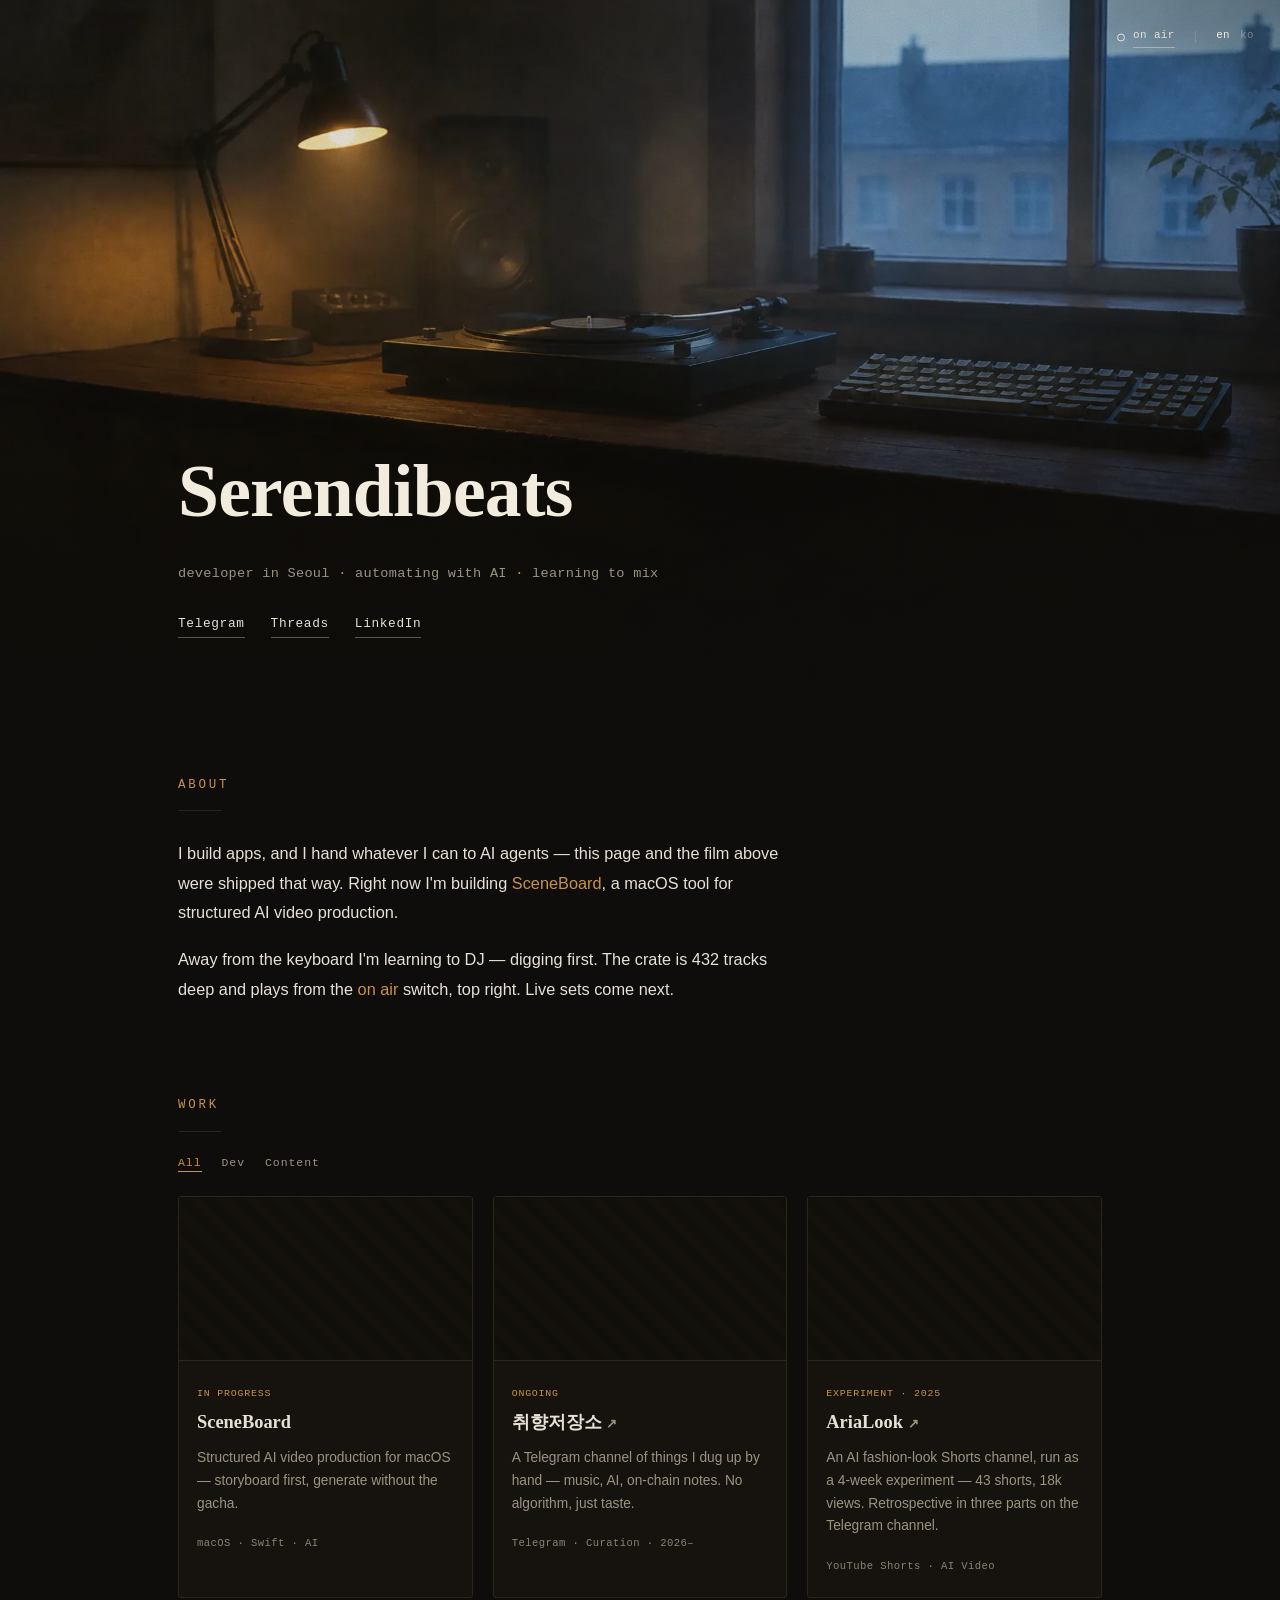
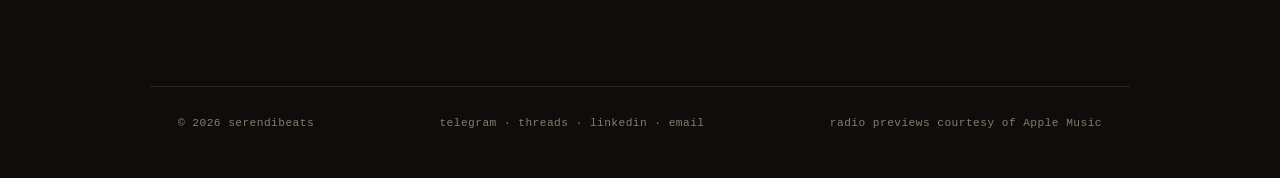
==== index.html @ 8e7e4b57 "Radio: start immediately, prewarm pool and first lookup Time-to-sound was gated on window load plus " ====
<!doctype html>
<html lang="en">
<head>
<meta charset="utf-8">
<meta name="viewport" content="width=device-width, initial-scale=1">
<title>Serendibeats</title>
<meta name="description" content="Developer in Seoul building apps and automating with AI — SceneBoard, a Telegram curation channel, AI video experiments. The crate radio is on air.">
<link rel="canonical" href="https://serendibeats.github.io/">
<link rel="icon" href="assets/favicon.svg" type="image/svg+xml">
<link rel="icon" href="assets/favicon-32.png" type="image/png" sizes="32x32">
<link rel="apple-touch-icon" href="assets/apple-touch-icon.png">
<meta name="theme-color" content="#0f0d0b">
<meta property="og:type" content="website">
<meta property="og:title" content="Serendibeats">
<meta property="og:description" content="Developer in Seoul — projects, channels, experiments.">
<meta property="og:url" content="https://serendibeats.github.io/">
<meta property="og:image" content="https://serendibeats.github.io/assets/img/og.jpg">
<meta name="twitter:card" content="summary_large_image">
<link rel="stylesheet" href="css/style.css?v=2">
</head>
<body>

<!-- 우상단 유틸리티 코너: 크레이트 라디오(JS가 켬) + 언어 스위치 -->
<div class="corner" id="corner">
  <div class="chip" id="chip" hidden>
    <div class="core">
      <button class="tgl" id="radio-tgl" aria-pressed="false" aria-label="on air — crate radio, random tracks from the crate">
        <span class="glyph" aria-hidden="true"></span>
        <span class="lab">on air</span>
      </button>
      <span class="live-info">
        <span class="tc" id="radio-tc">00:00</span>
        <span class="np" id="radio-np"></span>
        <span class="ctl">
          <button id="radio-skip" aria-label="Next track">→</button>
          <a id="radio-out" href="https://music.apple.com" target="_blank" rel="noopener" aria-label="Open current track in Apple Music">↗</a>
          <button id="radio-stop" aria-label="Stop radio">×</button>
        </span>
      </span>
    </div>
  </div>
  <span class="div" aria-hidden="true" hidden></span>
  <button class="langsw" id="langsw" aria-label="Switch language"><span class="cur">en</span><span class="alt">ko</span></button>
</div>
<span class="sr" aria-live="polite" id="radio-ann"></span>

<header class="hero">
  <div class="hero-stage">
    <img class="art" src="assets/img/hero.webp" alt="" fetchpriority="high" onerror="this.style.display='none'">
    <nav class="route" id="route" aria-label="Chapters">
      <button type="button">Intro</button>
      <button type="button">Music</button>
      <button type="button">Code</button>
      <button type="button">Say hi</button>
    </nav>
    <div class="inner">
      <div class="chapter on" data-at="0">
        <h1>Serendibeats</h1>
        <p class="sub" data-ko="서울의 개발자 <span class='dot'>·</span> AI로 이것저것 자동화 <span class='dot'>·</span> 믹싱 배우는 중">developer in Seoul <span class="dot">·</span> automating with AI <span class="dot">·</span> learning to mix</p>
        <nav class="links">
          <a href="https://t.me/by_serendibeats" target="_blank" rel="noopener">Telegram</a>
          <a href="https://www.threads.com/@serendibeats" target="_blank" rel="noopener">Threads</a>
          <a href="https://www.linkedin.com/in/yongsun-hong-b166b31b/" target="_blank" rel="noopener">LinkedIn</a>
        </nav>
      </div>
      <div class="chapter" data-at="0.22">
        <p class="kicker">Music</p>
        <p class="line" data-ko="크레이트엔 <em>432곡</em> — 128 BPM, 마이너 키, Black Book 위주. 라디오는 우상단 <em>on air</em>.">The crate runs <em>432 tracks</em> deep — 128 BPM, minor keys, Black Book heavy. <em>on air</em> is top right.</p>
      </div>
      <div class="chapter" data-at="0.5">
        <p class="kicker">Code</p>
        <p class="line" data-ko="AI와 함께 만듭니다 — 지금은 구조화 영상 제작 macOS 앱 <em>SceneBoard</em>.">Building with AI in the loop — right now, <em>SceneBoard</em>, structured video production for macOS.</p>
      </div>
      <div class="chapter" data-at="0.78">
        <p class="kicker">Say hi</p>
        <!-- 링크는 첫 챕터의 nav를 JS가 복제해 채움 — 원본 한 벌 유지 -->
      </div>
    </div>
    <p class="scroll-hint" aria-hidden="true">scroll</p>
  </div>
</header>

<section class="about">
  <h2>About</h2>
  <p data-ko="앱을 만들고, 맡길 수 있는 일은 AI 에이전트에게 맡겨봅니다 — 이 페이지와 위의 필름도 그렇게 만들었습니다. 지금은 구조화 AI 영상 제작 macOS 툴 <em>SceneBoard</em>를 만들고 있습니다.">I build apps, and I hand whatever I can to AI agents — this page and the film above were shipped that way. Right now I'm building <em>SceneBoard</em>, a macOS tool for structured AI video production.</p>
  <p data-ko="키보드 밖에서는 디제잉을 배우는 중입니다 — 우선은 디깅부터. 크레이트에 432곡이 쌓였고, 우상단 <em>on air</em>를 누르면 흘러나옵니다. 라이브셋은 그다음입니다.">Away from the keyboard I'm learning to DJ — digging first. The crate is 432 tracks deep and plays from the <em>on air</em> switch, top right. Live sets come next.</p>
</section>

<section class="work">
  <h2>Work</h2>
  <div class="filters" id="filters" hidden></div>
  <div class="grid" id="grid">
    <noscript><p style="font-family:monospace;font-size:0.8rem;">Enable JavaScript to see the project list. (프로젝트 목록은 JavaScript가 필요합니다)</p></noscript>
  </div>
</section>

<footer>
  <span>© 2026 serendibeats</span>
  <span>
    <a href="https://t.me/by_serendibeats" target="_blank" rel="noopener">telegram</a> ·
    <a href="https://www.threads.com/@serendibeats" target="_blank" rel="noopener">threads</a> ·
    <a href="https://www.linkedin.com/in/yongsun-hong-b166b31b/" target="_blank" rel="noopener">linkedin</a> ·
    <a href="mailto:serendibeats@gmail.com">email</a>
  </span>
  <span><a href="https://music.apple.com" target="_blank" rel="noopener">radio previews courtesy of Apple Music</a></span>
</footer>

<script src="js/main.js"></script>
<script src="js/scrub.js"></script>
<script src="js/radio.js?v=5"></script>
</body>
</html>
---- css/style.css ----
:root {
  color-scheme: dark;
  --bg: #0f0d0b;
  --bg-raise: #16130f;
  --text: #e7e0d4;
  --text-dim: #9c937f;
  --accent: #c9924a; /* 히어로 사진에서 추출한 앰버 — 정체성·활성 상태 */
  --accent-cool: #8fa8c0; /* 필름의 새벽 창 블루(#567ca2)를 대비 기준으로 밝힘 — 호버 상태 */
  --line: #2a251d;
  --serif: Georgia, "Times New Roman", "Noto Serif KR", serif;
  --sans: -apple-system, "Pretendard", "Apple SD Gothic Neo", "Malgun Gothic", "Noto Sans KR", "Helvetica Neue", sans-serif;
  --mono: ui-monospace, "SF Mono", Menlo, monospace;
}
* { box-sizing: border-box; }
body {
  margin: 0; background: var(--bg); color: var(--text);
  font-family: var(--sans); line-height: 1.8; font-size: 16px;
  -webkit-font-smoothing: antialiased;
}
a { color: inherit; text-decoration: none; }
::selection { background: rgba(201, 146, 74, 0.35); }
:focus-visible { outline: 1px solid var(--accent); outline-offset: 3px; }

/* ── Hero ── */
.hero { position: relative; }
.hero-stage {
  position: relative; min-height: 78vh; min-height: 78svh; overflow: hidden;
  display: flex; flex-direction: column; justify-content: flex-end;
  background: /* 사진 로드 전/실패 시 대체 배경 */
    radial-gradient(ellipse 55% 45% at 22% 28%, rgba(214, 164, 96, 0.2), transparent 60%),
    radial-gradient(ellipse 70% 60% at 85% 90%, rgba(70, 90, 110, 0.22), transparent 65%),
    linear-gradient(115deg, #17140f 0%, #101216 55%, #0b0d11 100%);
}
/* 스크럽 모드(JS가 켬): 히어로가 스크롤 트랙이 되고 스테이지는 화면에 고정 */
.scrub-on .hero { height: 380vh; }
/* 모바일은 플릭 스크롤 특성상 트랙을 짧게 (기법의 의도된 저하) */
@media (hover: none) and (pointer: coarse), (max-width: 860px) {
  .scrub-on .hero { height: 260vh; }
}
.scrub-on .hero-stage {
  position: sticky; top: 0;
  min-height: 0; height: 100vh; height: 100svh;
}
.scrub-video {
  position: absolute; inset: 0; width: 100%; height: 100%;
  object-fit: cover; object-position: center 38%; z-index: 0;
  opacity: 0; transition: opacity 0.35s ease;
}
.hero-stage[data-video-painted="true"] .scrub-video { opacity: 1; }
/* 챕터 내비 + 진행 레일 (스크럽 모드에서만) */
.route {
  position: absolute; right: 26px; top: 50%; transform: translateY(-50%); z-index: 4;
  display: none; flex-direction: column; gap: 16px; align-items: flex-end;
}
.scrub-on .route { display: flex; }
.route::before { /* 진행 트랙 */
  content: ""; position: absolute; right: -13px; top: -2px; bottom: -2px; width: 1px;
  background: rgba(231, 224, 212, 0.18);
}
.route::after { /* 진행 채움 — 스크럽 진행도를 따라감 */
  content: ""; position: absolute; right: -13px; top: -2px; width: 1px; height: calc(100% + 4px);
  background: var(--accent);
  transform: scaleY(var(--scrub-progress, 0)); transform-origin: top;
}
.route button {
  background: none; border: none; cursor: pointer; padding: 2px 0;
  font-family: var(--mono); font-size: 0.58rem; letter-spacing: 0.18em; text-transform: uppercase;
  color: var(--text-dim); opacity: 0.75;
}
.route button:hover { color: var(--accent-cool); opacity: 1; }
.route button[aria-current="step"] { color: var(--accent); opacity: 1; }

.scroll-hint {
  position: absolute; left: 50%; transform: translateX(-50%); bottom: 14px; z-index: 3;
  margin: 0; font-family: var(--mono); font-size: 0.58rem; letter-spacing: 0.32em;
  text-transform: uppercase; color: var(--text-dim); opacity: 0;
}
.scrub-on .scroll-hint { opacity: calc(1 - var(--scrub-progress, 0) * 5); }
.hero img.art {
  position: absolute; inset: 0; width: 100%; height: 100%;
  object-fit: cover; object-position: center 38%; z-index: 0;
}
.hero-stage::before { /* 하단 스크림 — 타이틀 가독성 */
  content: ""; position: absolute; inset: 0; z-index: 1;
  background: linear-gradient(180deg, rgba(15, 13, 11, 0.18) 0%, rgba(15, 13, 11, 0) 35%, rgba(15, 13, 11, 0.82) 82%, var(--bg) 100%);
}
.hero-stage::after { /* 필름 그레인 */
  content: ""; position: absolute; inset: 0; z-index: 2; pointer-events: none; opacity: 0.4;
  background-image: url("data:image/svg+xml;utf8,<svg xmlns='http://www.w3.org/2000/svg' width='140' height='140'><filter id='n'><feTurbulence type='fractalNoise' baseFrequency='0.85' numOctaves='2'/><feColorMatrix type='matrix' values='0 0 0 0 0 0 0 0 0 0 0 0 0 0 0 0 0 0 0.28 0'/></filter><rect width='140' height='140' filter='url(%23n)'/></svg>");
}
.hero .inner {
  position: relative; z-index: 3; width: 100%; max-width: 980px; margin: 0 auto; padding: 0 28px 64px;
  display: grid; align-items: end; /* 챕터들을 같은 셀에 겹쳐 하단 정렬 */
}
.chapter {
  grid-area: 1 / 1; opacity: 0; visibility: hidden;
  transition: opacity 0.3s ease, visibility 0s linear 0.3s; /* 텍스트 겹침 구간 최소화 */
}
.chapter.on {
  opacity: 1; visibility: visible;
  transition: opacity 0.3s ease, visibility 0s;
}
.kicker {
  font-family: var(--mono); font-size: 0.68rem; letter-spacing: 0.22em;
  text-transform: uppercase; color: var(--accent); margin: 0 0 12px;
}
.line {
  font-family: var(--serif); font-size: clamp(1.3rem, 3vw, 1.9rem); line-height: 1.55;
  color: #f2ecdf; max-width: 560px; margin: 0;
}
.line em { font-style: normal; color: var(--accent); }
.hero h1 {
  font-family: var(--serif); font-weight: 600; font-size: clamp(2.6rem, 7vw, 4.6rem);
  letter-spacing: -0.01em; margin: 0 0 4px; color: #f2ecdf;
}
.hero .sub { font-family: var(--mono); font-size: 0.85rem; color: var(--text-dim); margin: 0 0 26px; letter-spacing: 0.02em; }
.hero .sub .dot { color: var(--accent); }
.links { display: flex; gap: 26px; flex-wrap: wrap; }
.links a {
  font-family: var(--mono); font-size: 0.8rem; letter-spacing: 0.05em;
  border-bottom: 1px solid rgba(231, 224, 212, 0.35); padding-bottom: 2px;
}
.links a:hover { color: var(--accent-cool); border-color: var(--accent-cool); }
/* ── 우상단 유틸리티 코너: 크레이트 라디오 + 언어 스위치 ──
   단일 베이스라인의 lowercase mono 한 줄. 구분은 간격, hairline은 하나만.
   필름 위 가독성: 이중 text-shadow + 재생 중에만 나타나는 borderless 스크림. */
.sr { position: absolute; width: 1px; height: 1px; clip-path: inset(50%); overflow: hidden; }
.corner {
  position: fixed; top: 22px; right: 26px; z-index: 40;
  display: flex; align-items: baseline; justify-content: flex-end;
  gap: 20px; flex-wrap: wrap; max-width: calc(100vw - 52px);
  font-family: var(--mono); font-size: 0.68rem; letter-spacing: 0.04em;
  text-shadow: 0 1px 2px rgba(0, 0, 0, 0.7), 0 0 14px rgba(0, 0, 0, 0.5);
}
.corner::before { /* 코너 스크림 — 평상시 은은하게(밝은 창 위 가독성), 재생 중 진해짐 */
  content: ""; position: absolute; inset: -22px -26px -34px -80px; z-index: -1;
  background: radial-gradient(ellipse at top right,
    rgba(10, 8, 6, 0.55), rgba(10, 8, 6, 0.34) 45%, rgba(10, 8, 6, 0.12) 65%, transparent 80%);
  opacity: 0.55; transition: opacity 0.3s ease-out; pointer-events: none;
}
.corner.live::before { opacity: 1; }
.corner .div { align-self: center; width: 1px; height: 12px; background: rgba(231, 224, 212, 0.15); order: 2; }
.langsw {
  background: none; border: none; cursor: pointer; padding: 4px 0; order: 3;
  font: inherit; letter-spacing: inherit; color: #cfc8ba; display: inline-flex; gap: 10px;
}
.langsw .cur { color: #f2ecdf; }
.langsw .alt { opacity: 0.5; transition: opacity 0.2s ease-out; }
.langsw:hover .alt { opacity: 1; transition-duration: 0.1s; }
.langsw:active { opacity: 0.6; }

/* 라디오 칩 */
.chip { order: 1; min-width: 0; }
.chip .core { display: flex; align-items: baseline; gap: 11px; padding: 4px 0; }
.chip .tgl {
  background: none; border: none; cursor: pointer; padding: 0;
  display: inline-flex; align-items: baseline; gap: 8px;
  font: inherit; letter-spacing: inherit; color: var(--text); white-space: nowrap; /* off 상태 가독 — 밝은 창 위에서도 */
}
.chip .tgl .lab { border-bottom: 1px solid rgba(231, 224, 212, 0.45); padding-bottom: 1px; transition: color 0.2s ease-out, border-color 0.2s ease-out; }
.chip .tgl:hover { color: var(--accent-cool); }
.chip .tgl:hover .lab { border-color: var(--accent-cool); transition-duration: 0.1s; }
.chip .tgl:active { opacity: 0.6; }
.chip.playing .tgl { color: var(--accent); }
.chip.playing .tgl .lab { border-color: transparent; }
.chip .glyph { /* 대기 ○ / 재생 ●(breathe) */
  width: 8px; height: 8px; border: 1px solid currentColor; border-radius: 50%;
  flex: none; align-self: center; transform: translateY(0.5px);
  transition: background-color 0.2s ease-out;
}
.chip.playing .glyph {
  background: currentColor;
  animation: radio-pop 0.2s ease-out, radio-breathe 1.8s ease-in-out 0.2s infinite;
}
@keyframes radio-pop { from { transform: translateY(0.5px) scale(0.8); } }
@keyframes radio-breathe { 0%, 100% { opacity: 1; } 50% { opacity: 0.45; } }
.chip .live-info { display: none; align-items: baseline; gap: 11px; min-width: 0; }
.chip.playing .live-info { display: flex; animation: radio-fadeslide 0.2s ease-out; }
@keyframes radio-fadeslide { from { opacity: 0; transform: translateX(4px); } }
.chip .tc { color: var(--accent); font-variant-numeric: tabular-nums; flex: none; } /* 프로그레스 바 대신 타임코드 */
.chip .np {
  min-width: 0; max-width: min(38vw, 300px);
  color: var(--text-dim); white-space: nowrap; overflow: hidden; text-overflow: ellipsis;
}
.chip .np b { color: var(--text); font-weight: 500; }
.chip .np .in { display: inline-block; }
/* 잘린 캡션은 자동으로 왼쪽으로 흘렀다 돌아온다 — 양끝에서 잠깐 정지, 속도는 JS가 길이 비례로 */
.chip .np.trunc { text-overflow: clip; }
.chip .np.trunc .in { animation: radio-slide var(--mdur, 9s) linear 1.2s infinite; }
@keyframes radio-slide {
  0%, 14% { transform: translateX(0); }
  46%, 62% { transform: translateX(var(--shift, 0px)); }
  94%, 100% { transform: translateX(0); }
}
.chip .ctl { display: flex; align-items: baseline; gap: 2px; opacity: 0; transition: opacity 0.2s ease-out; }
.chip.playing:hover .ctl, .chip.playing:focus-within .ctl { opacity: 1; transition-duration: 0.1s; }
@media (hover: none) { .chip.playing .ctl { opacity: 1; } }
.chip .ctl button, .chip .ctl a {
  background: none; border: none; cursor: pointer; color: var(--text-dim);
  font: inherit; padding: 2px 6px;
}
.chip .ctl button:hover, .chip .ctl a:hover { color: var(--accent-cool); }
.chip .ctl button:active { opacity: 0.6; }
@media (prefers-reduced-motion: reduce) {
  .chip.playing .glyph { animation: none; }
  .chip .np.trunc .in { animation: none; }
  .chip .np.trunc { text-overflow: ellipsis; } /* 모션 없이 말줄임으로 복귀 */
  .chip.playing .live-info { animation: none; }
}

/* ── 공통 섹션 ── */
section { max-width: 980px; margin: 0 auto; padding: 72px 28px 0; }
section h2 {
  font-family: var(--mono); font-size: 0.78rem; font-weight: 500; letter-spacing: 0.22em;
  text-transform: uppercase; color: var(--accent); margin: 0 0 28px;
}
section h2::after { content: ""; display: block; width: 44px; border-top: 1px solid var(--line); margin-top: 14px; }

/* ── About ── */
.about p { max-width: 620px; margin: 0 0 1.1em; font-size: 1.02rem; }
.about p em { font-style: normal; color: var(--accent); }

/* ── Work ── */
.filters { display: flex; gap: 20px; margin: -6px 0 24px; }
.filters[hidden] { display: none; } /* display:flex가 UA의 [hidden] 규칙을 이기므로 명시 필요 */
.filters button {
  background: none; border: none; cursor: pointer; padding: 2px 0;
  font-family: var(--mono); font-size: 0.72rem; letter-spacing: 0.08em;
  color: var(--text-dim); border-bottom: 1px solid transparent;
}
.filters button.on { color: var(--accent); border-color: var(--accent); }
.filters button:hover { color: var(--accent-cool); }
.grid { display: grid; grid-template-columns: repeat(auto-fill, minmax(260px, 1fr)); gap: 20px; }
.proj { border: 1px solid var(--line); border-radius: 3px; background: var(--bg-raise); display: flex; flex-direction: column; }
.proj .thumb { aspect-ratio: 16/9; background: #131610; border-bottom: 1px solid var(--line); overflow: hidden; }
.proj .thumb img { width: 100%; height: 100%; object-fit: cover; display: block; }
.proj .thumb.ph { background: repeating-linear-gradient(45deg, #14110d 0 10px, #110f09 10px 20px); }
.proj .body { padding: 16px 18px 18px; }
.proj h3 { margin: 0 0 2px; font-family: var(--serif); font-size: 1.15rem; font-weight: 600; }
.proj h3 a:hover { color: var(--accent-cool); }
.proj h3 .ext { font-family: var(--mono); font-size: 0.7em; color: var(--text-dim); }
.proj .status { font-family: var(--mono); font-size: 0.62rem; color: var(--accent); letter-spacing: 0.08em; }
.proj p { margin: 8px 0 12px; font-size: 0.86rem; color: var(--text-dim); line-height: 1.65; }
.meta { font-family: var(--mono); font-size: 0.66rem; color: #8a8272; letter-spacing: 0.04em; } /* 4.86:1 (AA) */
.load-error { font-family: var(--mono); font-size: 0.8rem; color: var(--text-dim); }

/* ── Footer ── */
footer {
  max-width: 980px; margin: 88px auto 0; padding: 26px 28px 44px;
  border-top: 1px solid var(--line);
  font-family: var(--mono); font-size: 0.7rem; color: #857d68; letter-spacing: 0.04em; /* 4.74:1 (AA) */
  display: flex; justify-content: space-between; flex-wrap: wrap; gap: 10px;
}
footer a { color: #857d68; }
footer a:hover { color: var(--accent-cool); }
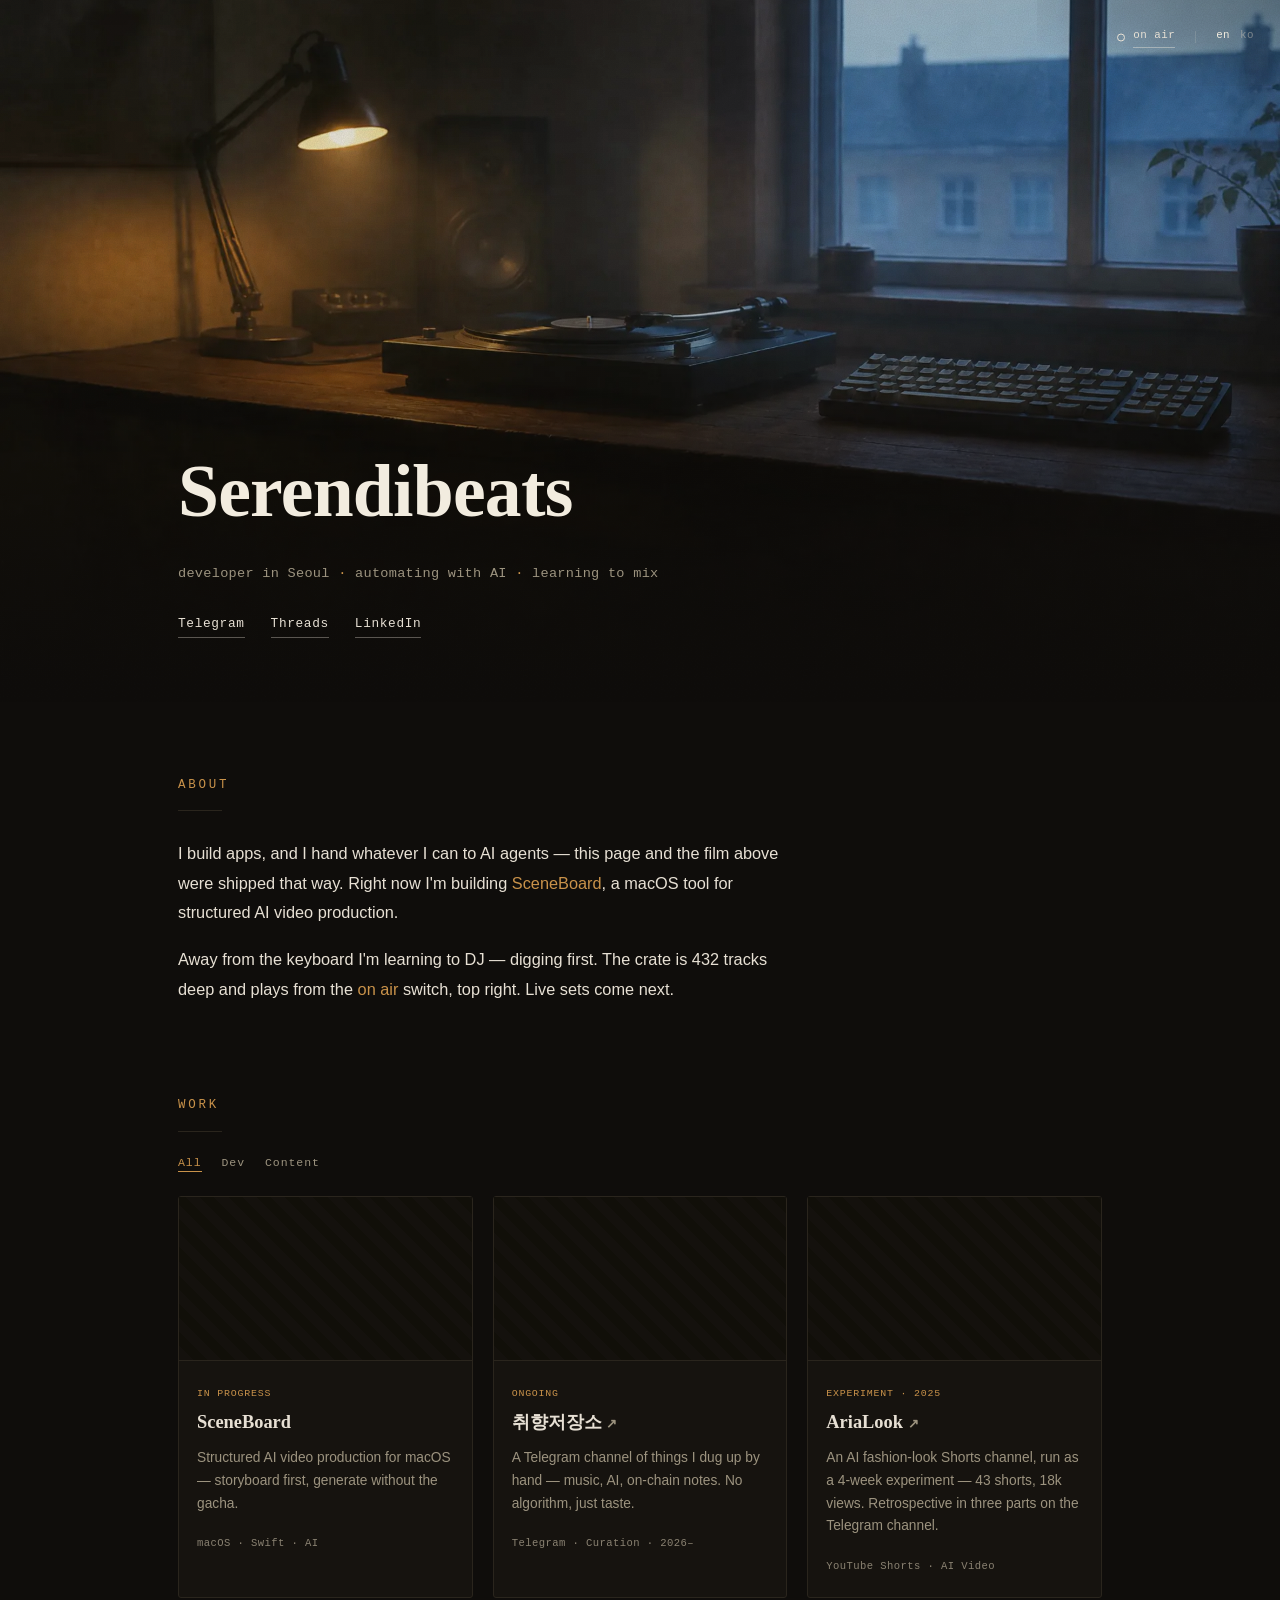
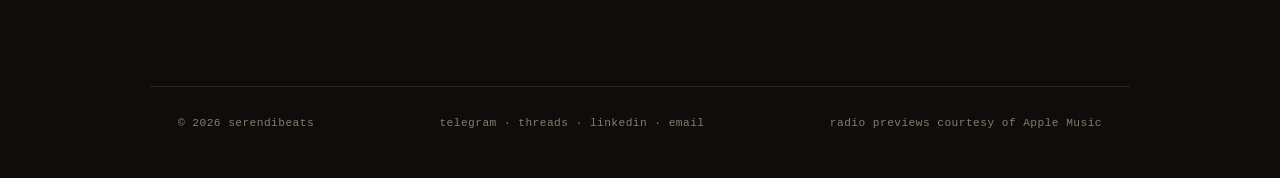
==== commit 46922907: "Radio: muted broadcast for first-time visitors, first tap unmutes Sound autoplay is policy-blocked f" ====
--- a/index.html
+++ b/index.html
@@ -16,7 +16,7 @@
 <meta property="og:url" content="https://serendibeats.github.io/">
 <meta property="og:image" content="https://serendibeats.github.io/assets/img/og.jpg">
 <meta name="twitter:card" content="summary_large_image">
-<link rel="stylesheet" href="css/style.css?v=2">
+<link rel="stylesheet" href="css/style.css?v=3">
 </head>
 <body>
 
@@ -29,6 +29,7 @@
         <span class="lab">on air</span>
       </button>
       <span class="live-info">
+        <span class="mu" aria-hidden="true">muted — tap for sound</span>
         <span class="tc" id="radio-tc">00:00</span>
         <span class="np" id="radio-np"></span>
         <span class="ctl">
@@ -107,6 +108,6 @@
 
 <script src="js/main.js"></script>
 <script src="js/scrub.js"></script>
-<script src="js/radio.js?v=5"></script>
+<script src="js/radio.js?v=6"></script>
 </body>
 </html>
--- a/css/style.css
+++ b/css/style.css
@@ -178,6 +178,11 @@
 .chip.playing .live-info { display: flex; animation: radio-fadeslide 0.2s ease-out; }
 @keyframes radio-fadeslide { from { opacity: 0; transform: translateX(4px); } }
 .chip .tc { color: var(--accent); font-variant-numeric: tabular-nums; flex: none; } /* 프로그레스 바 대신 타임코드 */
+/* 음소거 방송 상태: 타임코드 대신 안내, 글리프는 정지 */
+.chip .mu { display: none; color: var(--text-dim); flex: none; }
+.chip.muted .mu { display: inline; }
+.chip.muted .tc { display: none; }
+.chip.muted .glyph { animation: none; opacity: 0.6; }
 .chip .np {
   min-width: 0; max-width: min(38vw, 300px);
   color: var(--text-dim); white-space: nowrap; overflow: hidden; text-overflow: ellipsis;
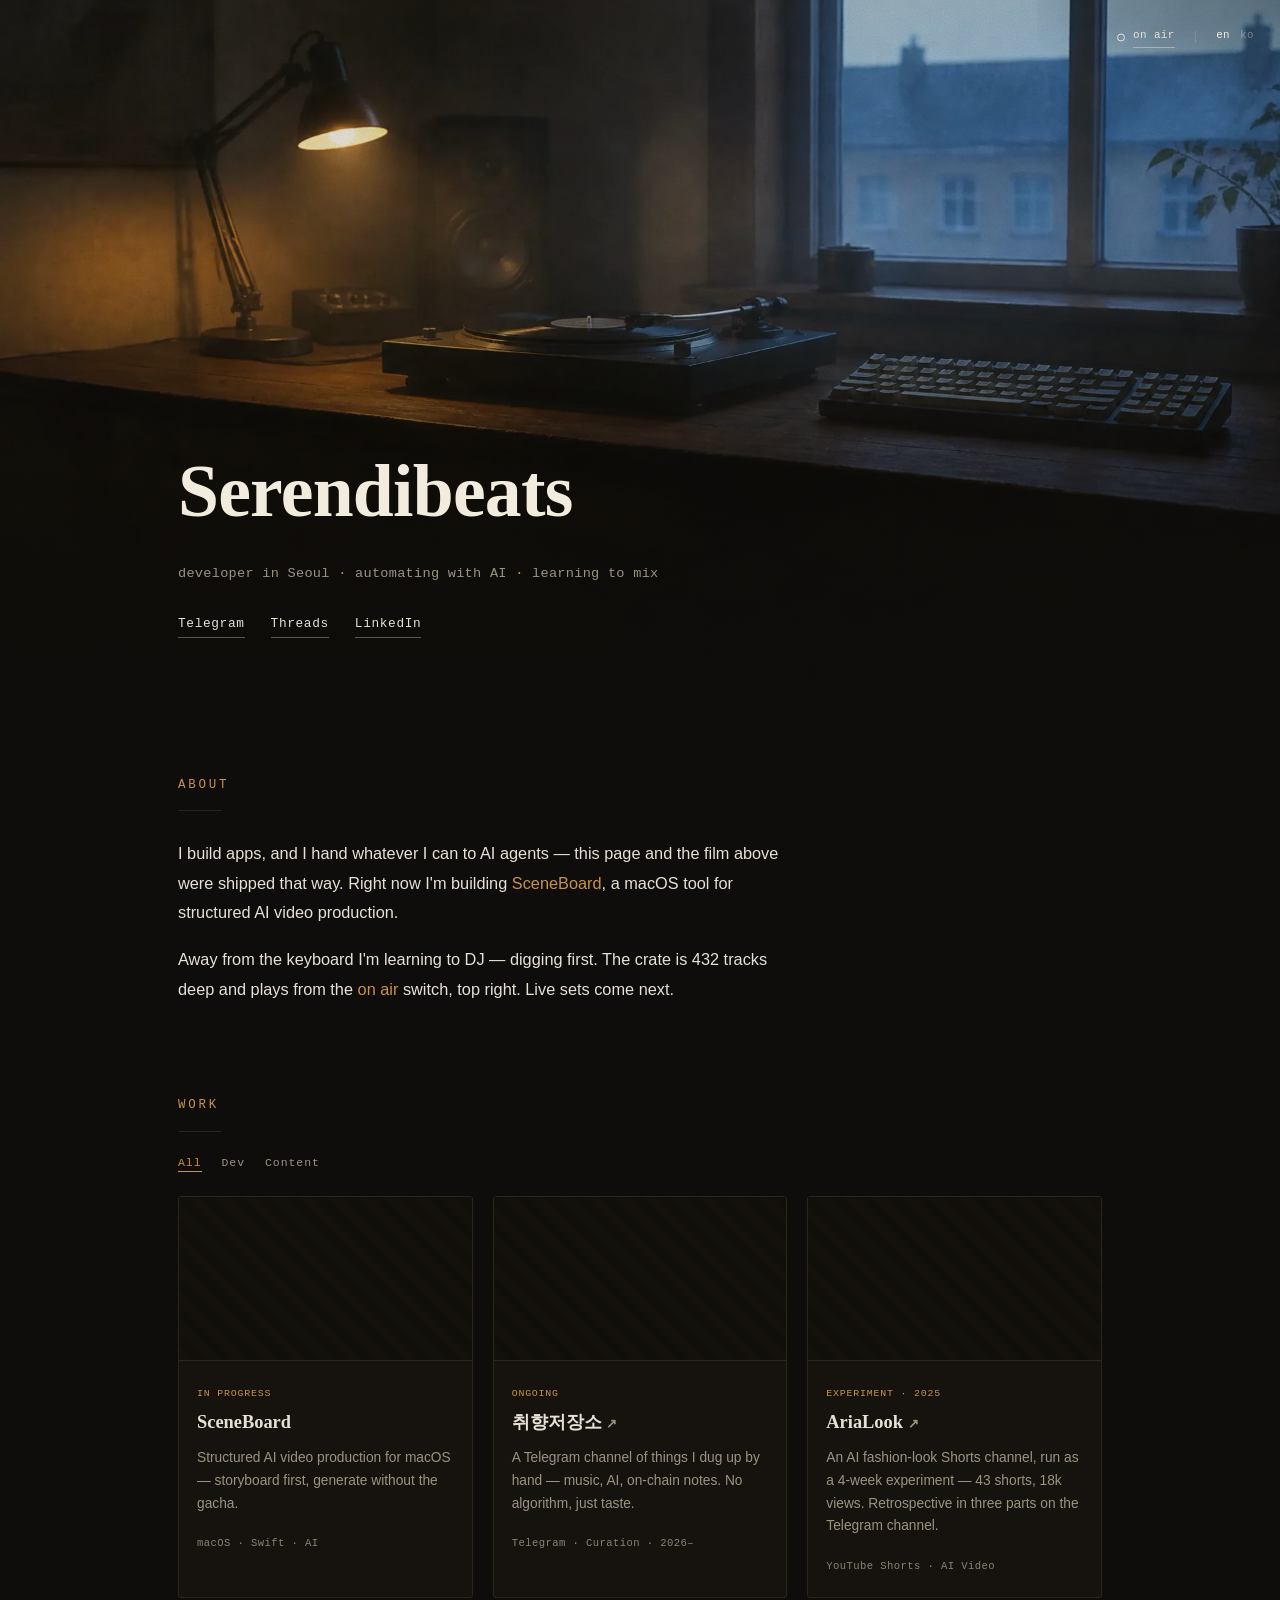
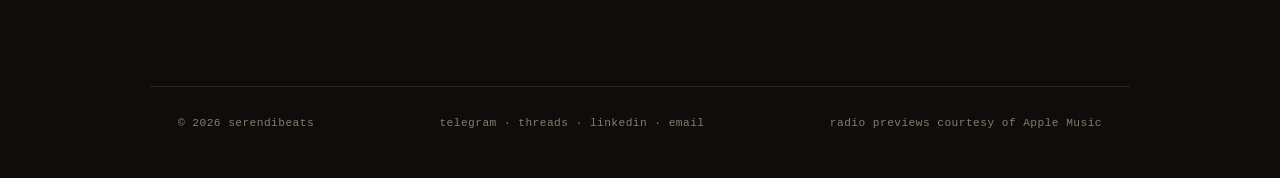
==== commit 7d2bc5f1: "Radio: remember opt-out per session, not forever Stopping the radio wrote a permanent localStorage f" ====
--- a/index.html
+++ b/index.html
@@ -108,6 +108,6 @@
 
 <script src="js/main.js"></script>
 <script src="js/scrub.js"></script>
-<script src="js/radio.js?v=6"></script>
+<script src="js/radio.js?v=7"></script>
 </body>
 </html>
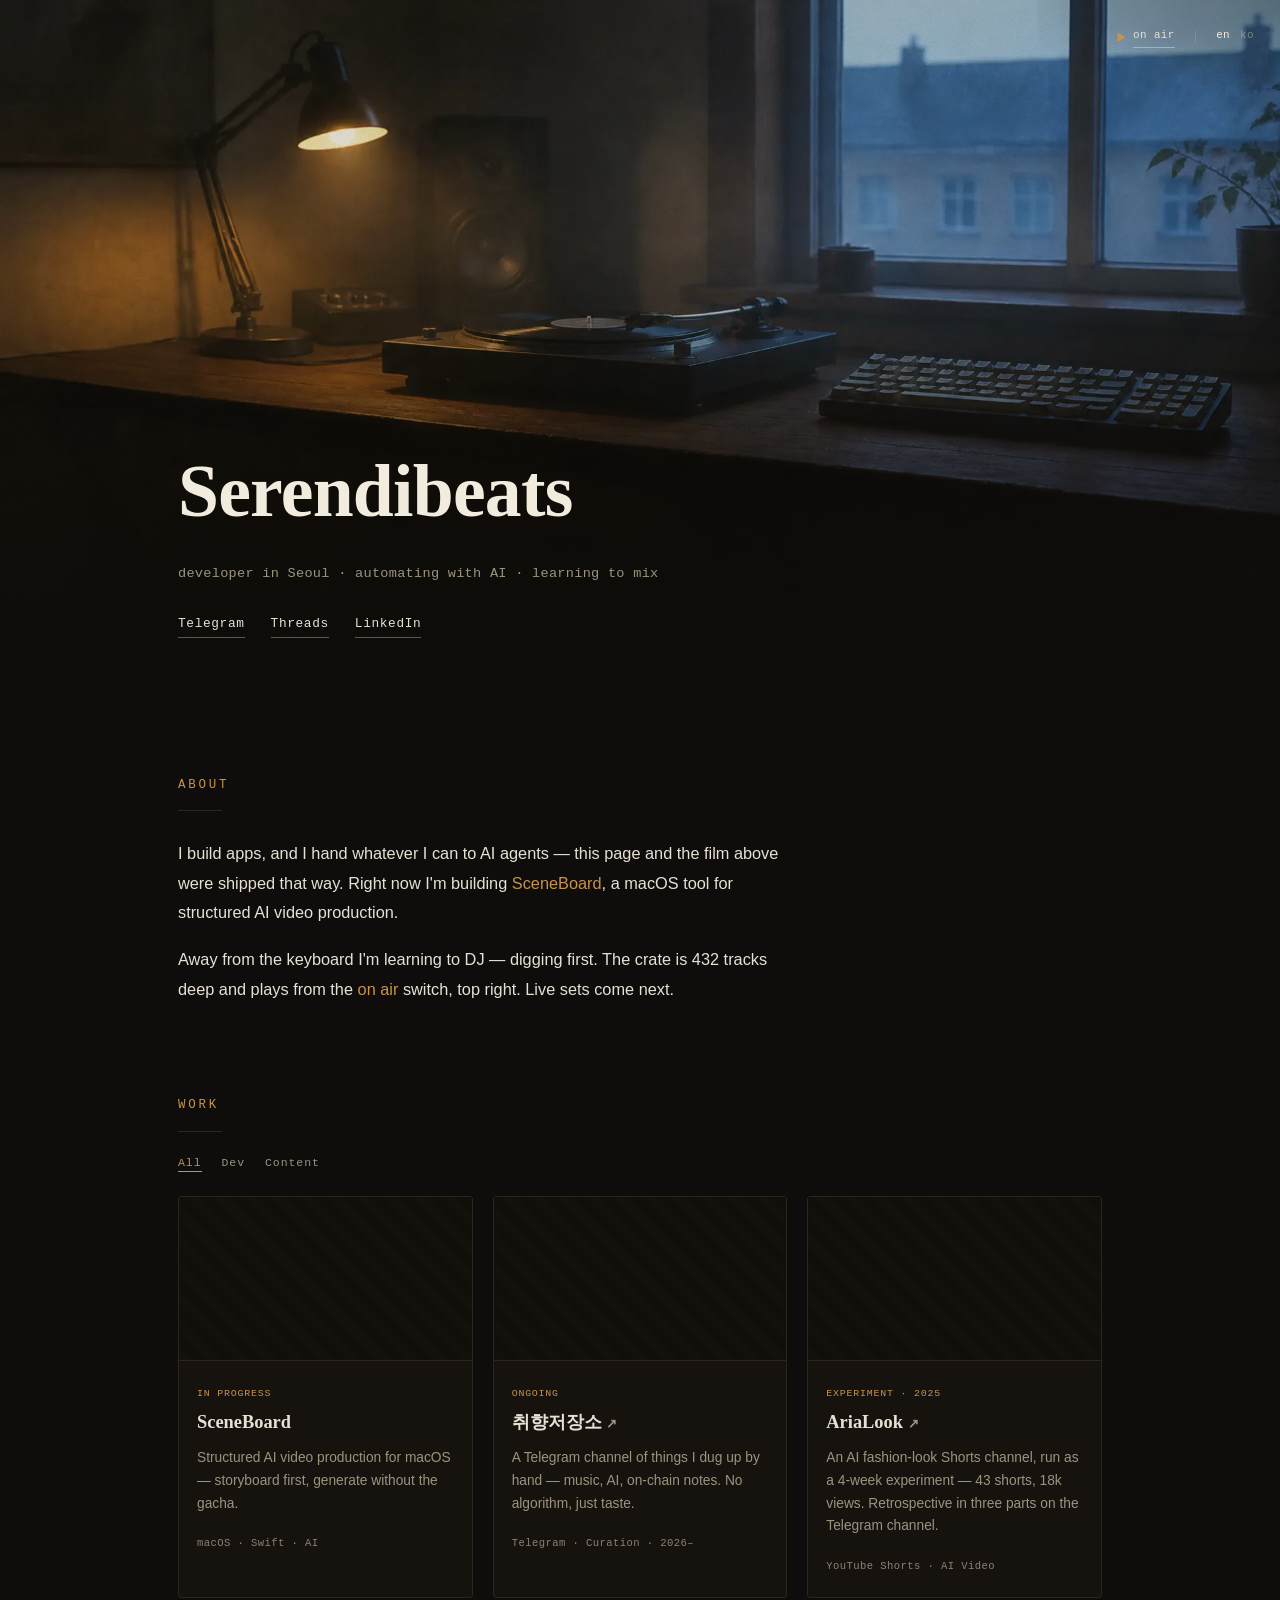
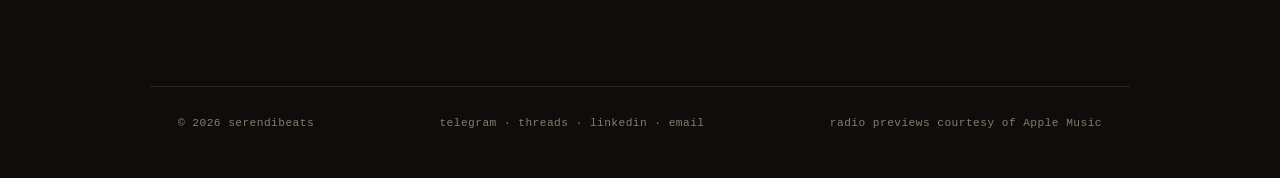
==== commit 6e3a4ecc: "Radio: play-glyph, one-time sound hint, humbler Music copy, drop timecode - Off-state glyph is now a" ====
--- a/index.html
+++ b/index.html
@@ -16,12 +16,13 @@
 <meta property="og:url" content="https://serendibeats.github.io/">
 <meta property="og:image" content="https://serendibeats.github.io/assets/img/og.jpg">
 <meta name="twitter:card" content="summary_large_image">
-<link rel="stylesheet" href="css/style.css?v=3">
+<link rel="stylesheet" href="css/style.css?v=4">
 </head>
 <body>
 
 <!-- 우상단 유틸리티 코너: 크레이트 라디오(JS가 켬) + 언어 스위치 -->
 <div class="corner" id="corner">
+  <span class="hint" id="radio-hint" aria-hidden="true" hidden>sound on — <span class="tap">tap</span><span class="clk">click</span> anywhere</span>
   <div class="chip" id="chip" hidden>
     <div class="core">
       <button class="tgl" id="radio-tgl" aria-pressed="false" aria-label="on air — crate radio, random tracks from the crate">
@@ -29,8 +30,7 @@
         <span class="lab">on air</span>
       </button>
       <span class="live-info">
-        <span class="mu" aria-hidden="true">muted — tap for sound</span>
-        <span class="tc" id="radio-tc">00:00</span>
+        <span class="mu" aria-hidden="true">muted — <span class="tap">tap</span><span class="clk">click</span> for sound</span>
         <span class="np" id="radio-np"></span>
         <span class="ctl">
           <button id="radio-skip" aria-label="Next track">→</button>
@@ -66,7 +66,7 @@
       </div>
       <div class="chapter" data-at="0.22">
         <p class="kicker">Music</p>
-        <p class="line" data-ko="크레이트엔 <em>432곡</em> — 128 BPM, 마이너 키, Black Book 위주. 라디오는 우상단 <em>on air</em>.">The crate runs <em>432 tracks</em> deep — 128 BPM, minor keys, Black Book heavy. <em>on air</em> is top right.</p>
+        <p class="line" data-ko="디제잉 배우는 중 — 지금은 디깅부터. 크레이트는 우상단 <em>on air</em>에서 흐릅니다.">Learning to DJ — for now, digging. The crate plays top right, <em>on air</em>.</p>
       </div>
       <div class="chapter" data-at="0.5">
         <p class="kicker">Code</p>
@@ -108,6 +108,6 @@
 
 <script src="js/main.js"></script>
 <script src="js/scrub.js"></script>
-<script src="js/radio.js?v=7"></script>
+<script src="js/radio.js?v=8"></script>
 </body>
 </html>
--- a/css/style.css
+++ b/css/style.css
@@ -163,12 +163,13 @@
 .chip .tgl:active { opacity: 0.6; }
 .chip.playing .tgl { color: var(--accent); }
 .chip.playing .tgl .lab { border-color: transparent; }
-.chip .glyph { /* 대기 ○ / 재생 ●(breathe) */
-  width: 8px; height: 8px; border: 1px solid currentColor; border-radius: 50%;
-  flex: none; align-self: center; transform: translateY(0.5px);
-  transition: background-color 0.2s ease-out;
+.chip .glyph { /* 대기 ▶(컨트롤) / 재생 ●(breathe) — 상태등이 아니라 눌리는 것임을 글리프로 */
+  width: 8px; height: 10px; flex: none; align-self: center; transform: translateY(0.5px);
+  background: var(--accent);
+  clip-path: polygon(0 0, 100% 50%, 0 100%);
 }
 .chip.playing .glyph {
+  width: 8px; height: 8px; clip-path: none; border-radius: 50%;
   background: currentColor;
   animation: radio-pop 0.2s ease-out, radio-breathe 1.8s ease-in-out 0.2s infinite;
 }
@@ -177,12 +178,26 @@
 .chip .live-info { display: none; align-items: baseline; gap: 11px; min-width: 0; }
 .chip.playing .live-info { display: flex; animation: radio-fadeslide 0.2s ease-out; }
 @keyframes radio-fadeslide { from { opacity: 0; transform: translateX(4px); } }
-.chip .tc { color: var(--accent); font-variant-numeric: tabular-nums; flex: none; } /* 프로그레스 바 대신 타임코드 */
-/* 음소거 방송 상태: 타임코드 대신 안내, 글리프는 정지 */
+/* 음소거 방송 상태: 안내 문구, 글리프는 정지 */
 .chip .mu { display: none; color: var(--text-dim); flex: none; }
 .chip.muted .mu { display: inline; }
-.chip.muted .tc { display: none; }
 .chip.muted .glyph { animation: none; opacity: 0.6; }
+/* tap/click — 입력 장치에 맞는 동사 (터치 기본, 정밀 포인터면 click) */
+.corner .clk { display: none; }
+@media (hover: hover) and (pointer: fine) {
+  .corner .tap { display: none; }
+  .corner .clk { display: inline; }
+}
+/* 1회성 사운드 힌트 — 칩 왼쪽, 타자기 리빌, 첫 터치에 소멸 (JS가 1.5초 뒤 공개) */
+.corner .hint {
+  order: 0; color: var(--text-dim); white-space: nowrap; overflow: hidden;
+  max-width: 0;
+  animation: radio-type 1.3s steps(26, end) 0.2s forwards;
+}
+@keyframes radio-type { to { max-width: 32ch; } }
+@media (prefers-reduced-motion: reduce) {
+  .corner .hint { animation: none; max-width: none; }
+}
 .chip .np {
   min-width: 0; max-width: min(38vw, 300px);
   color: var(--text-dim); white-space: nowrap; overflow: hidden; text-overflow: ellipsis;
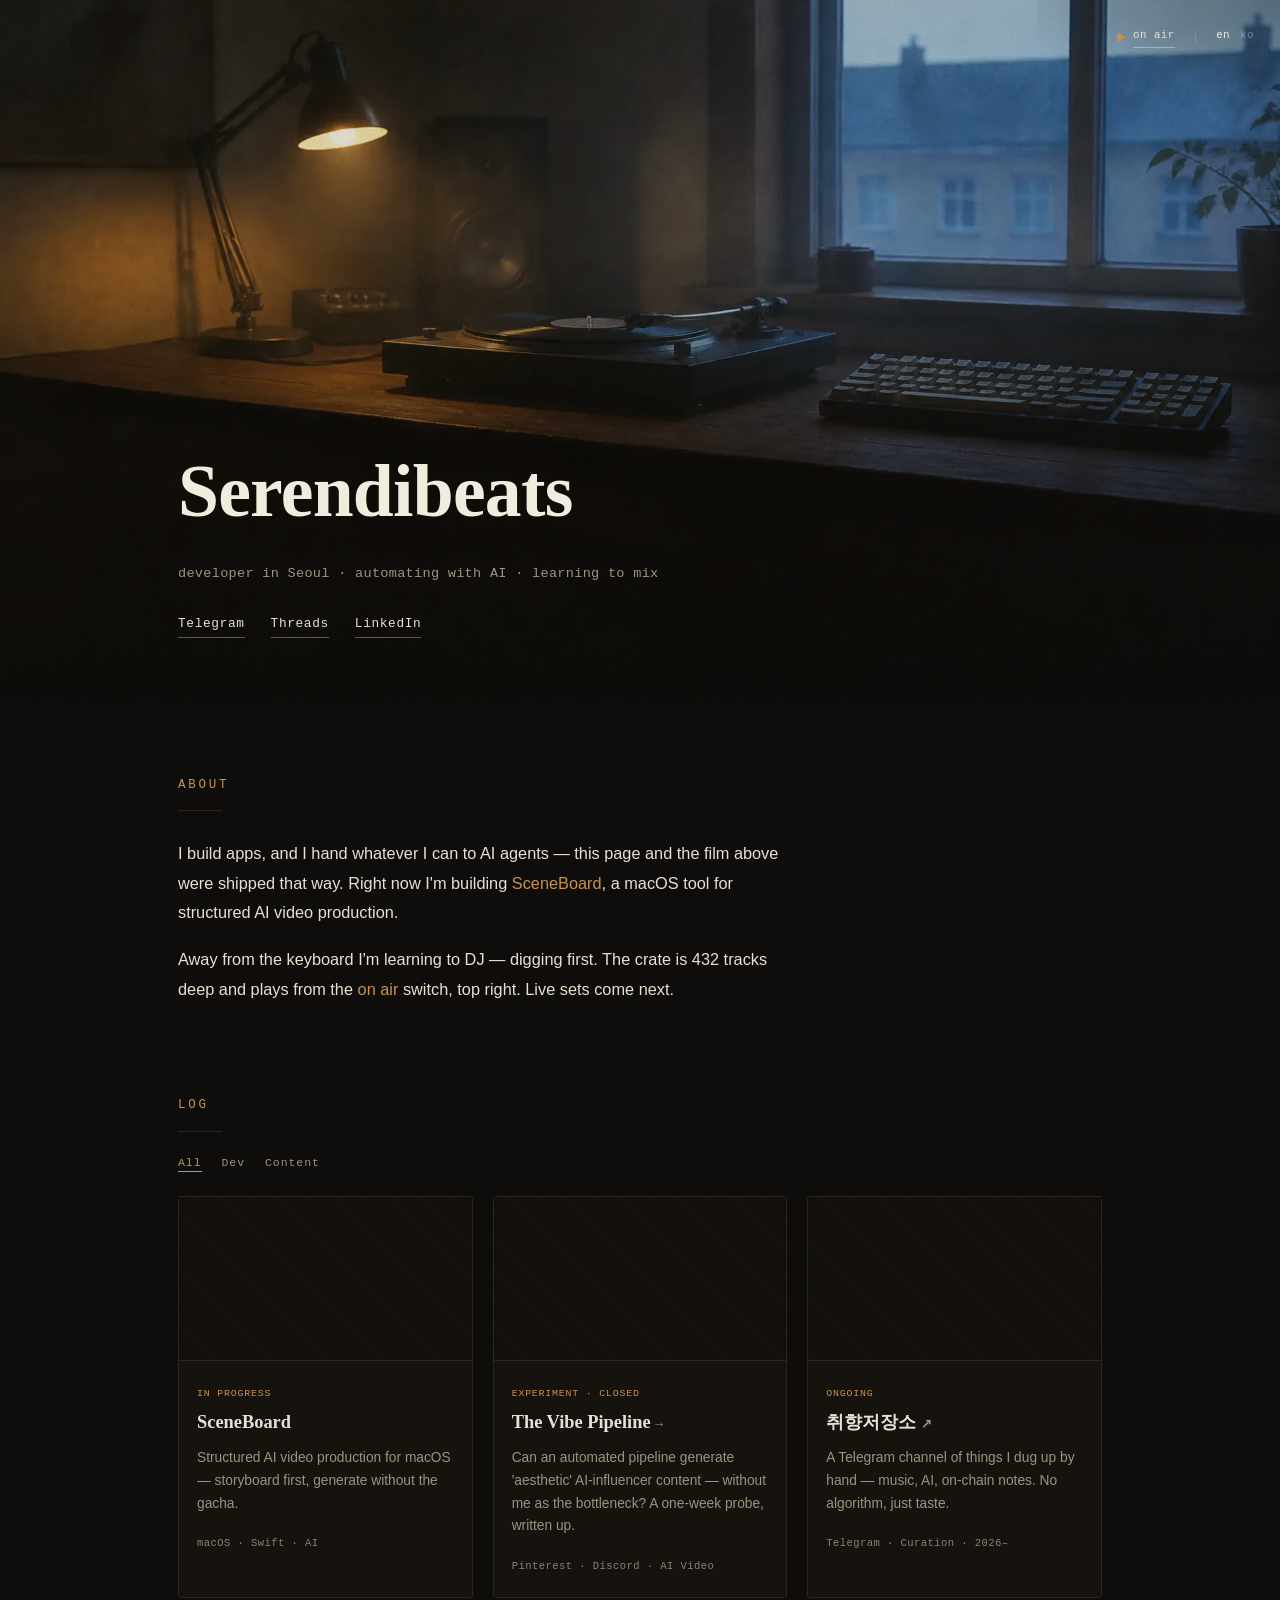
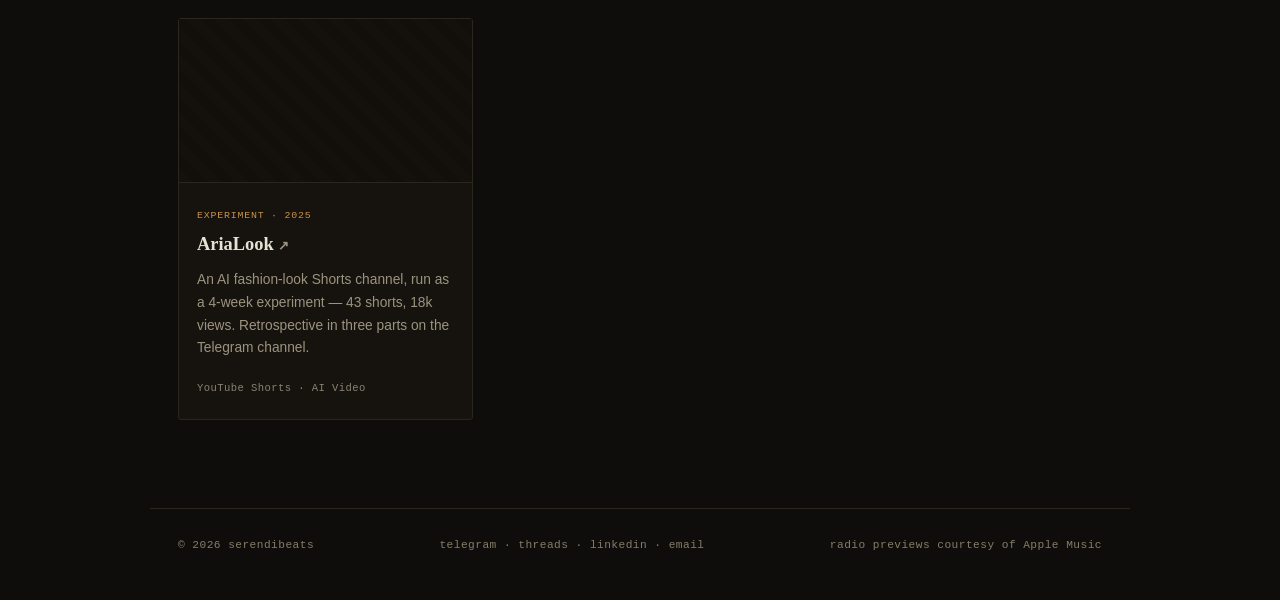
==== commit 856984f2: "Log: rename Work section, add vibe-pipeline experiment write-up - Work → Log; portfolio cards suppor" ====
--- a/index.html
+++ b/index.html
@@ -88,7 +88,7 @@
 </section>
 
 <section class="work">
-  <h2>Work</h2>
+  <h2>Log</h2>
   <div class="filters" id="filters" hidden></div>
   <div class="grid" id="grid">
     <noscript><p style="font-family:monospace;font-size:0.8rem;">Enable JavaScript to see the project list. (프로젝트 목록은 JavaScript가 필요합니다)</p></noscript>
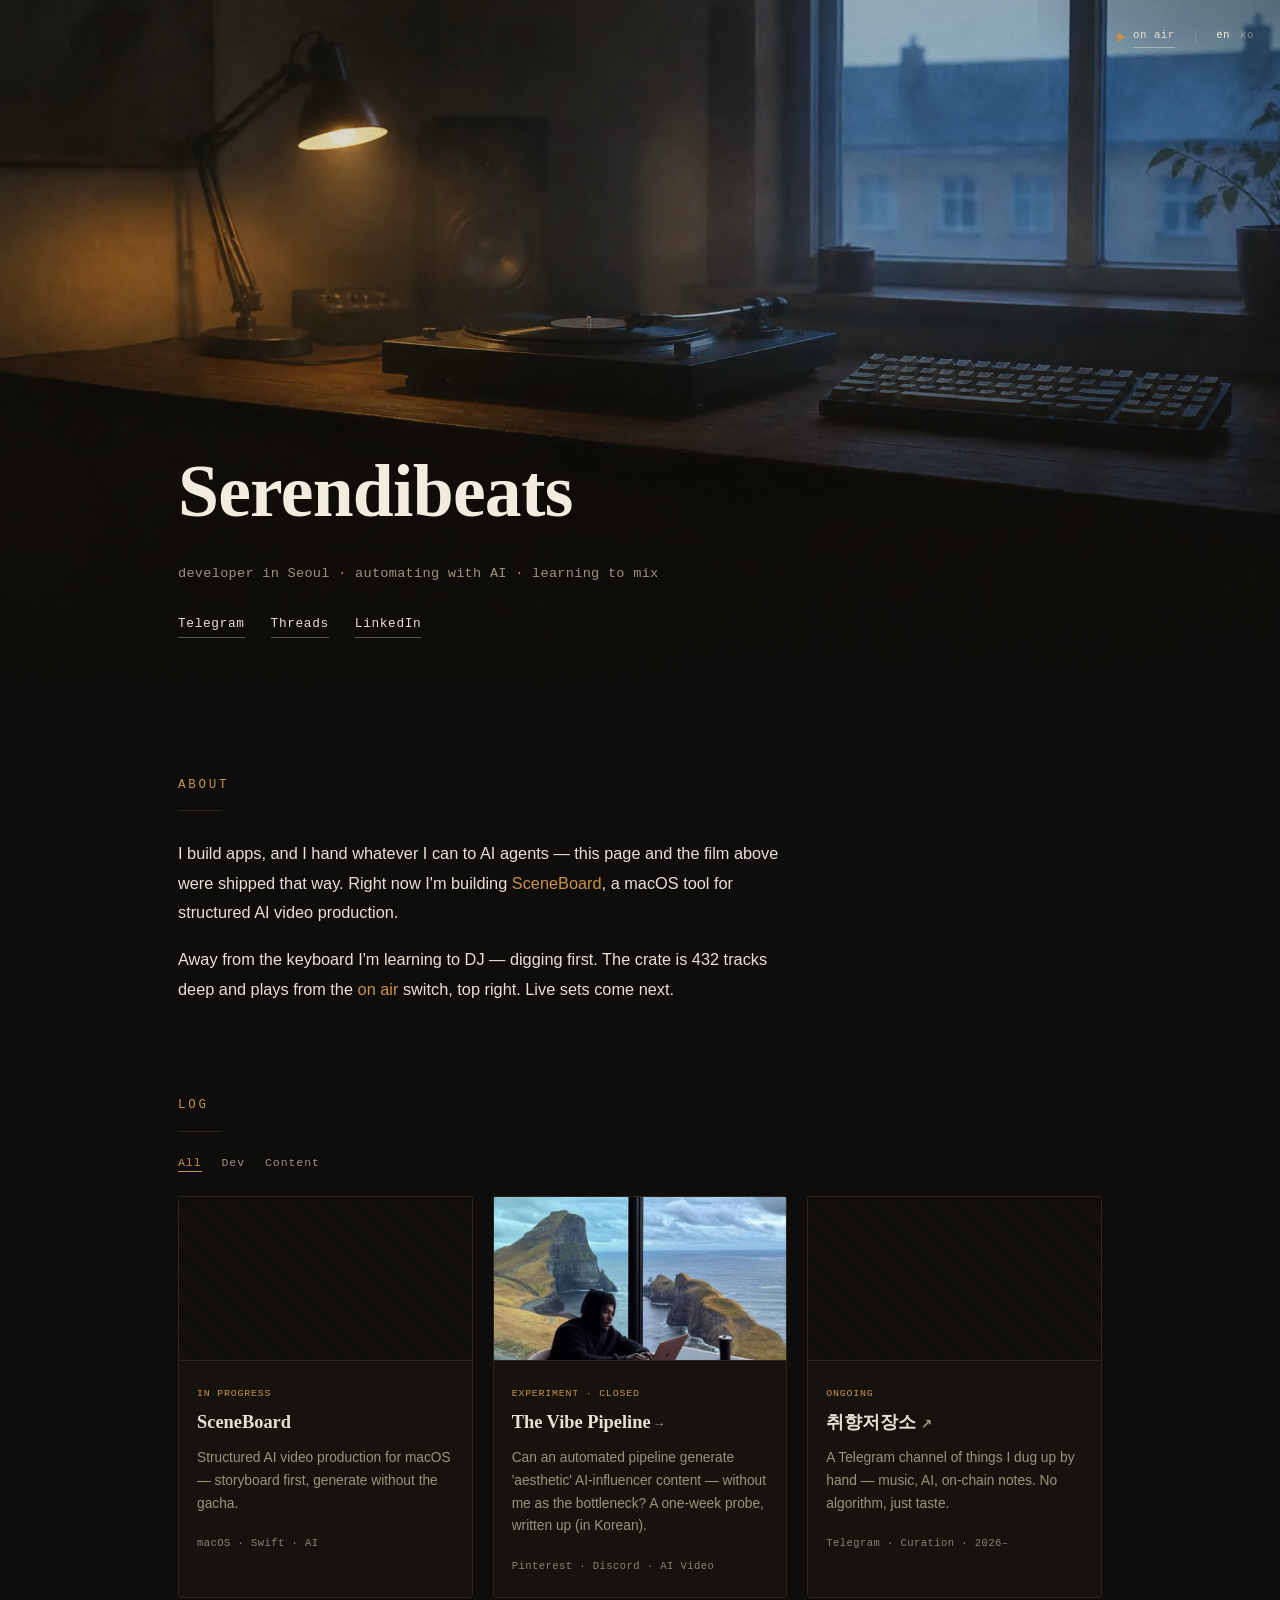
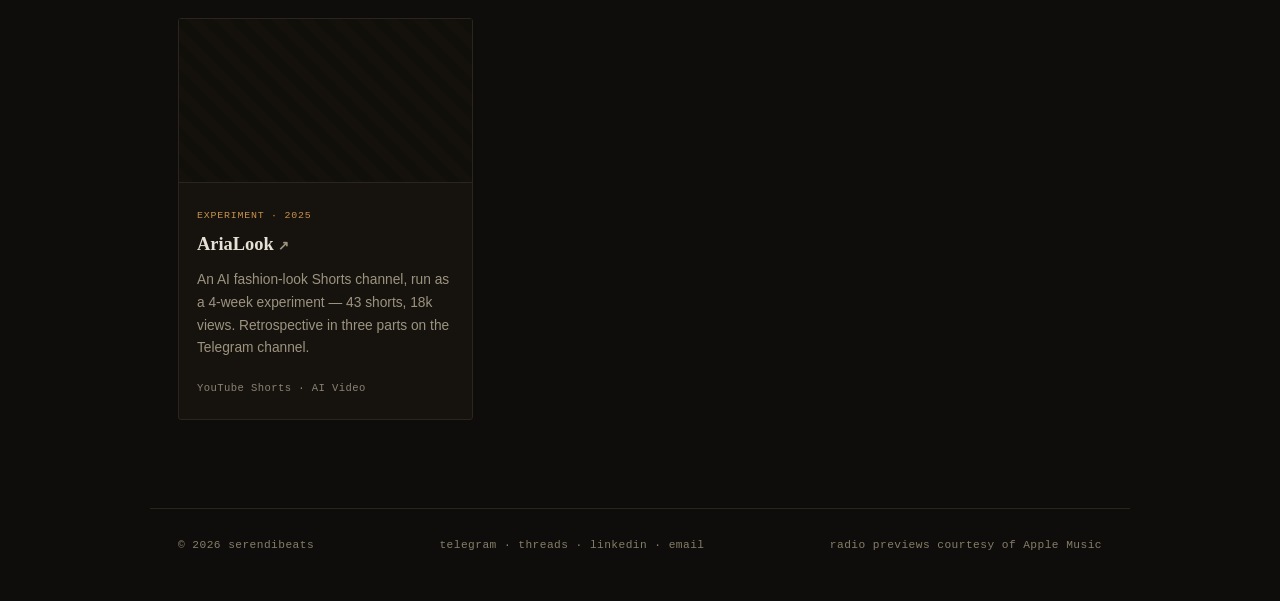
==== commit d3cae65f: "Continuity: radio follows across pages + shared structure - radio.js: cross-page resume (position sa" ====
--- a/index.html
+++ b/index.html
@@ -16,34 +16,16 @@
 <meta property="og:url" content="https://serendibeats.github.io/">
 <meta property="og:image" content="https://serendibeats.github.io/assets/img/og.jpg">
 <meta name="twitter:card" content="summary_large_image">
-<link rel="stylesheet" href="css/style.css?v=4">
+<link rel="stylesheet" href="css/tokens.css?v=20260819">
+<link rel="stylesheet" href="css/corner.css?v=20260819">
+<link rel="stylesheet" href="css/style.css?v=20260819">
 </head>
 <body>
 
-<!-- 우상단 유틸리티 코너: 크레이트 라디오(JS가 켬) + 언어 스위치 -->
+<!-- 우상단 유틸리티 코너: 언어 스위치 + 크레이트 라디오(칩은 radio.js가 주입) -->
 <div class="corner" id="corner">
-  <span class="hint" id="radio-hint" aria-hidden="true" hidden>sound on — <span class="tap">tap</span><span class="clk">click</span> anywhere</span>
-  <div class="chip" id="chip" hidden>
-    <div class="core">
-      <button class="tgl" id="radio-tgl" aria-pressed="false" aria-label="on air — crate radio, random tracks from the crate">
-        <span class="glyph" aria-hidden="true"></span>
-        <span class="lab">on air</span>
-      </button>
-      <span class="live-info">
-        <span class="mu" aria-hidden="true">muted — <span class="tap">tap</span><span class="clk">click</span> for sound</span>
-        <span class="np" id="radio-np"></span>
-        <span class="ctl">
-          <button id="radio-skip" aria-label="Next track">→</button>
-          <a id="radio-out" href="https://music.apple.com" target="_blank" rel="noopener" aria-label="Open current track in Apple Music">↗</a>
-          <button id="radio-stop" aria-label="Stop radio">×</button>
-        </span>
-      </span>
-    </div>
-  </div>
-  <span class="div" aria-hidden="true" hidden></span>
   <button class="langsw" id="langsw" aria-label="Switch language"><span class="cur">en</span><span class="alt">ko</span></button>
 </div>
-<span class="sr" aria-live="polite" id="radio-ann"></span>
 
 <header class="hero">
   <div class="hero-stage">
@@ -106,8 +88,8 @@
   <span><a href="https://music.apple.com" target="_blank" rel="noopener">radio previews courtesy of Apple Music</a></span>
 </footer>
 
-<script src="js/main.js"></script>
-<script src="js/scrub.js"></script>
-<script src="js/radio.js?v=8"></script>
+<script src="js/main.js?v=20260819"></script>
+<script src="js/scrub.js?v=20260819"></script>
+<script src="js/radio.js?v=20260819"></script>
 </body>
 </html>
--- a/css/tokens.css
+++ b/css/tokens.css
@@ -0,0 +1,34 @@
+/* 디자인 토큰 — 사이트 전 페이지 공유 (Film Still 팔레트).
+   style.css에서 추출: 홈·로그 페이지가 같은 정본을 쓴다. */
+:root {
+  color-scheme: dark;
+  --bg: #0f0d0b;
+  --bg-raise: #16130f;
+  --text: #e7e0d4;
+  --text-dim: #9c937f;
+  --accent: #c9924a; /* 히어로 사진에서 추출한 앰버 — 정체성·활성 상태 */
+  --accent-cool: #8fa8c0; /* 필름의 새벽 창 블루(#567ca2)를 대비 기준으로 밝힘 — 호버 상태 */
+  --line: #2a251d;
+  --serif: Georgia, "Times New Roman", "Noto Serif KR", serif;
+  --sans: -apple-system, "Pretendard", "Apple SD Gothic Neo", "Malgun Gothic", "Noto Sans KR", "Helvetica Neue", sans-serif;
+  --mono: ui-monospace, "SF Mono", Menlo, monospace;
+}
+
+/* ── 전 페이지 공통 베이스 (style.css·log.css에서 통합 — 한 곳만 고친다) ── */
+* { box-sizing: border-box; }
+body {
+  margin: 0; background: var(--bg); color: var(--text);
+  font-family: var(--sans); line-height: 1.8; font-size: 16px;
+  -webkit-font-smoothing: antialiased;
+}
+a { color: inherit; text-decoration: none; }
+::selection { background: rgba(201, 146, 74, 0.35); }
+:focus-visible { outline: 1px solid var(--accent); outline-offset: 3px; }
+.sr { position: absolute; width: 1px; height: 1px; clip-path: inset(50%); overflow: hidden; }
+
+/* 페이지 간 전환 크로스페이드 — 같은 사이트로 이어지는 감각 (지원 브라우저만).
+   옵트인은 최상위에, 모션 억제는 의사요소에서 — 어느 엔진에서든 의도가 성립한다 */
+@view-transition { navigation: auto; }
+@media (prefers-reduced-motion: reduce) {
+  ::view-transition-group(*), ::view-transition-old(*), ::view-transition-new(*) { animation: none !important; }
+}
--- a/css/corner.css
+++ b/css/corner.css
@@ -0,0 +1,108 @@
+/* 우상단 유틸리티 코너 — 메인·로그 페이지 공용 (style.css에서 추출).
+   필요 베이스: tokens.css (토큰 + .sr). 칩 마크업은 radio.js가 주입한다. */
+/* ── 우상단 유틸리티 코너: 크레이트 라디오 + 언어 스위치 ──
+   단일 베이스라인의 lowercase mono 한 줄. 구분은 간격, hairline은 하나만.
+   필름 위 가독성: 이중 text-shadow + 재생 중에만 나타나는 borderless 스크림. */
+.corner {
+  position: fixed; top: 22px; right: 26px; z-index: 40;
+  view-transition-name: corner; /* 페이지 전환 시 root와 분리 — 코너는 제자리에서 잇는다 */
+  display: flex; align-items: baseline; justify-content: flex-end;
+  gap: 20px; flex-wrap: wrap; max-width: calc(100vw - 52px);
+  font-family: var(--mono); font-size: 0.68rem; letter-spacing: 0.04em;
+  text-shadow: 0 1px 2px rgba(0, 0, 0, 0.7), 0 0 14px rgba(0, 0, 0, 0.5);
+}
+.corner::before { /* 코너 스크림 — 평상시 은은하게(밝은 창 위 가독성), 재생 중 진해짐 */
+  content: ""; position: absolute; inset: -22px -26px -34px -80px; z-index: -1;
+  background: radial-gradient(ellipse at top right,
+    rgba(10, 8, 6, 0.55), rgba(10, 8, 6, 0.34) 45%, rgba(10, 8, 6, 0.12) 65%, transparent 80%);
+  opacity: 0.55; transition: opacity 0.3s ease-out; pointer-events: none;
+}
+.corner.live::before { opacity: 1; }
+.corner .div { align-self: center; width: 1px; height: 12px; background: rgba(231, 224, 212, 0.15); order: 2; }
+.langsw {
+  background: none; border: none; cursor: pointer; padding: 4px 0; order: 3;
+  font: inherit; letter-spacing: inherit; color: #cfc8ba; display: inline-flex; gap: 10px;
+}
+.langsw .cur { color: #f2ecdf; }
+.langsw .alt { opacity: 0.5; transition: opacity 0.2s ease-out; }
+.langsw:hover .alt { opacity: 1; transition-duration: 0.1s; }
+.langsw:active { opacity: 0.6; }
+
+/* 라디오 칩 */
+.chip { order: 1; min-width: 0; }
+.chip .core { display: flex; align-items: baseline; gap: 11px; padding: 4px 0; }
+.chip .tgl {
+  background: none; border: none; cursor: pointer; padding: 0;
+  display: inline-flex; align-items: baseline; gap: 8px;
+  font: inherit; letter-spacing: inherit; color: var(--text); white-space: nowrap; /* off 상태 가독 — 밝은 창 위에서도 */
+}
+.chip .tgl .lab { border-bottom: 1px solid rgba(231, 224, 212, 0.45); padding-bottom: 1px; transition: color 0.2s ease-out, border-color 0.2s ease-out; }
+.chip .tgl:hover { color: var(--accent-cool); }
+.chip .tgl:hover .lab { border-color: var(--accent-cool); transition-duration: 0.1s; }
+.chip .tgl:active { opacity: 0.6; }
+.chip.playing .tgl { color: var(--accent); }
+.chip.playing .tgl .lab { border-color: transparent; }
+.chip .glyph { /* 대기 ▶(컨트롤) / 재생 ●(breathe) — 상태등이 아니라 눌리는 것임을 글리프로 */
+  width: 8px; height: 10px; flex: none; align-self: center; transform: translateY(0.5px);
+  background: var(--accent);
+  clip-path: polygon(0 0, 100% 50%, 0 100%);
+}
+.chip.playing .glyph {
+  width: 8px; height: 8px; clip-path: none; border-radius: 50%;
+  background: currentColor;
+  animation: radio-pop 0.2s ease-out, radio-breathe 1.8s ease-in-out 0.2s infinite;
+}
+@keyframes radio-pop { from { transform: translateY(0.5px) scale(0.8); } }
+@keyframes radio-breathe { 0%, 100% { opacity: 1; } 50% { opacity: 0.45; } }
+.chip .live-info { display: none; align-items: baseline; gap: 11px; min-width: 0; }
+.chip.playing .live-info { display: flex; animation: radio-fadeslide 0.2s ease-out; }
+@keyframes radio-fadeslide { from { opacity: 0; transform: translateX(4px); } }
+/* 음소거 방송 상태: 안내 문구, 글리프는 정지 */
+.chip .mu { display: none; color: var(--text-dim); flex: none; }
+.chip.muted .mu { display: inline; }
+.chip.muted .glyph { animation: none; opacity: 0.6; }
+/* tap/click — 입력 장치에 맞는 동사 (터치 기본, 정밀 포인터면 click) */
+.corner .clk { display: none; }
+@media (hover: hover) and (pointer: fine) {
+  .corner .tap { display: none; }
+  .corner .clk { display: inline; }
+}
+/* 1회성 사운드 힌트 — 칩 왼쪽, 타자기 리빌, 첫 터치에 소멸 (JS가 1.5초 뒤 공개) */
+.corner .hint {
+  order: 0; color: var(--text-dim); white-space: nowrap; overflow: hidden;
+  max-width: 0;
+  animation: radio-type 1.3s steps(26, end) 0.2s forwards;
+}
+@keyframes radio-type { to { max-width: 32ch; } }
+@media (prefers-reduced-motion: reduce) {
+  .corner .hint { animation: none; max-width: none; }
+}
+.chip .np {
+  min-width: 0; max-width: min(38vw, 300px);
+  color: var(--text-dim); white-space: nowrap; overflow: hidden; text-overflow: ellipsis;
+}
+.chip .np b { color: var(--text); font-weight: 500; }
+.chip .np .in { display: inline-block; }
+/* 잘린 캡션은 자동으로 왼쪽으로 흘렀다 돌아온다 — 양끝에서 잠깐 정지, 속도는 JS가 길이 비례로 */
+.chip .np.trunc { text-overflow: clip; }
+.chip .np.trunc .in { animation: radio-slide var(--mdur, 9s) linear 1.2s infinite; }
+@keyframes radio-slide {
+  0%, 14% { transform: translateX(0); }
+  46%, 62% { transform: translateX(var(--shift, 0px)); }
+  94%, 100% { transform: translateX(0); }
+}
+.chip .ctl { display: flex; align-items: baseline; gap: 2px; opacity: 0; transition: opacity 0.2s ease-out; }
+.chip.playing:hover .ctl, .chip.playing:focus-within .ctl { opacity: 1; transition-duration: 0.1s; }
+@media (hover: none) { .chip.playing .ctl { opacity: 1; } }
+.chip .ctl button, .chip .ctl a {
+  background: none; border: none; cursor: pointer; color: var(--text-dim);
+  font: inherit; padding: 2px 6px;
+}
+.chip .ctl button:hover, .chip .ctl a:hover { color: var(--accent-cool); }
+.chip .ctl button:active { opacity: 0.6; }
+@media (prefers-reduced-motion: reduce) {
+  .chip.playing .glyph { animation: none; }
+  .chip .np.trunc .in { animation: none; }
+  .chip .np.trunc { text-overflow: ellipsis; } /* 모션 없이 말줄임으로 복귀 */
+  .chip.playing .live-info { animation: none; }
+}
--- a/css/style.css
+++ b/css/style.css
@@ -1,25 +1,4 @@
-:root {
-  color-scheme: dark;
-  --bg: #0f0d0b;
-  --bg-raise: #16130f;
-  --text: #e7e0d4;
-  --text-dim: #9c937f;
-  --accent: #c9924a; /* 히어로 사진에서 추출한 앰버 — 정체성·활성 상태 */
-  --accent-cool: #8fa8c0; /* 필름의 새벽 창 블루(#567ca2)를 대비 기준으로 밝힘 — 호버 상태 */
-  --line: #2a251d;
-  --serif: Georgia, "Times New Roman", "Noto Serif KR", serif;
-  --sans: -apple-system, "Pretendard", "Apple SD Gothic Neo", "Malgun Gothic", "Noto Sans KR", "Helvetica Neue", sans-serif;
-  --mono: ui-monospace, "SF Mono", Menlo, monospace;
-}
-* { box-sizing: border-box; }
-body {
-  margin: 0; background: var(--bg); color: var(--text);
-  font-family: var(--sans); line-height: 1.8; font-size: 16px;
-  -webkit-font-smoothing: antialiased;
-}
-a { color: inherit; text-decoration: none; }
-::selection { background: rgba(201, 146, 74, 0.35); }
-:focus-visible { outline: 1px solid var(--accent); outline-offset: 3px; }
+/* 베이스(reset·body·링크·selection·focus)는 tokens.css 소관 */
 
 /* ── Hero ── */
 .hero { position: relative; }
@@ -121,113 +100,6 @@
   border-bottom: 1px solid rgba(231, 224, 212, 0.35); padding-bottom: 2px;
 }
 .links a:hover { color: var(--accent-cool); border-color: var(--accent-cool); }
-/* ── 우상단 유틸리티 코너: 크레이트 라디오 + 언어 스위치 ──
-   단일 베이스라인의 lowercase mono 한 줄. 구분은 간격, hairline은 하나만.
-   필름 위 가독성: 이중 text-shadow + 재생 중에만 나타나는 borderless 스크림. */
-.sr { position: absolute; width: 1px; height: 1px; clip-path: inset(50%); overflow: hidden; }
-.corner {
-  position: fixed; top: 22px; right: 26px; z-index: 40;
-  display: flex; align-items: baseline; justify-content: flex-end;
-  gap: 20px; flex-wrap: wrap; max-width: calc(100vw - 52px);
-  font-family: var(--mono); font-size: 0.68rem; letter-spacing: 0.04em;
-  text-shadow: 0 1px 2px rgba(0, 0, 0, 0.7), 0 0 14px rgba(0, 0, 0, 0.5);
-}
-.corner::before { /* 코너 스크림 — 평상시 은은하게(밝은 창 위 가독성), 재생 중 진해짐 */
-  content: ""; position: absolute; inset: -22px -26px -34px -80px; z-index: -1;
-  background: radial-gradient(ellipse at top right,
-    rgba(10, 8, 6, 0.55), rgba(10, 8, 6, 0.34) 45%, rgba(10, 8, 6, 0.12) 65%, transparent 80%);
-  opacity: 0.55; transition: opacity 0.3s ease-out; pointer-events: none;
-}
-.corner.live::before { opacity: 1; }
-.corner .div { align-self: center; width: 1px; height: 12px; background: rgba(231, 224, 212, 0.15); order: 2; }
-.langsw {
-  background: none; border: none; cursor: pointer; padding: 4px 0; order: 3;
-  font: inherit; letter-spacing: inherit; color: #cfc8ba; display: inline-flex; gap: 10px;
-}
-.langsw .cur { color: #f2ecdf; }
-.langsw .alt { opacity: 0.5; transition: opacity 0.2s ease-out; }
-.langsw:hover .alt { opacity: 1; transition-duration: 0.1s; }
-.langsw:active { opacity: 0.6; }
-
-/* 라디오 칩 */
-.chip { order: 1; min-width: 0; }
-.chip .core { display: flex; align-items: baseline; gap: 11px; padding: 4px 0; }
-.chip .tgl {
-  background: none; border: none; cursor: pointer; padding: 0;
-  display: inline-flex; align-items: baseline; gap: 8px;
-  font: inherit; letter-spacing: inherit; color: var(--text); white-space: nowrap; /* off 상태 가독 — 밝은 창 위에서도 */
-}
-.chip .tgl .lab { border-bottom: 1px solid rgba(231, 224, 212, 0.45); padding-bottom: 1px; transition: color 0.2s ease-out, border-color 0.2s ease-out; }
-.chip .tgl:hover { color: var(--accent-cool); }
-.chip .tgl:hover .lab { border-color: var(--accent-cool); transition-duration: 0.1s; }
-.chip .tgl:active { opacity: 0.6; }
-.chip.playing .tgl { color: var(--accent); }
-.chip.playing .tgl .lab { border-color: transparent; }
-.chip .glyph { /* 대기 ▶(컨트롤) / 재생 ●(breathe) — 상태등이 아니라 눌리는 것임을 글리프로 */
-  width: 8px; height: 10px; flex: none; align-self: center; transform: translateY(0.5px);
-  background: var(--accent);
-  clip-path: polygon(0 0, 100% 50%, 0 100%);
-}
-.chip.playing .glyph {
-  width: 8px; height: 8px; clip-path: none; border-radius: 50%;
-  background: currentColor;
-  animation: radio-pop 0.2s ease-out, radio-breathe 1.8s ease-in-out 0.2s infinite;
-}
-@keyframes radio-pop { from { transform: translateY(0.5px) scale(0.8); } }
-@keyframes radio-breathe { 0%, 100% { opacity: 1; } 50% { opacity: 0.45; } }
-.chip .live-info { display: none; align-items: baseline; gap: 11px; min-width: 0; }
-.chip.playing .live-info { display: flex; animation: radio-fadeslide 0.2s ease-out; }
-@keyframes radio-fadeslide { from { opacity: 0; transform: translateX(4px); } }
-/* 음소거 방송 상태: 안내 문구, 글리프는 정지 */
-.chip .mu { display: none; color: var(--text-dim); flex: none; }
-.chip.muted .mu { display: inline; }
-.chip.muted .glyph { animation: none; opacity: 0.6; }
-/* tap/click — 입력 장치에 맞는 동사 (터치 기본, 정밀 포인터면 click) */
-.corner .clk { display: none; }
-@media (hover: hover) and (pointer: fine) {
-  .corner .tap { display: none; }
-  .corner .clk { display: inline; }
-}
-/* 1회성 사운드 힌트 — 칩 왼쪽, 타자기 리빌, 첫 터치에 소멸 (JS가 1.5초 뒤 공개) */
-.corner .hint {
-  order: 0; color: var(--text-dim); white-space: nowrap; overflow: hidden;
-  max-width: 0;
-  animation: radio-type 1.3s steps(26, end) 0.2s forwards;
-}
-@keyframes radio-type { to { max-width: 32ch; } }
-@media (prefers-reduced-motion: reduce) {
-  .corner .hint { animation: none; max-width: none; }
-}
-.chip .np {
-  min-width: 0; max-width: min(38vw, 300px);
-  color: var(--text-dim); white-space: nowrap; overflow: hidden; text-overflow: ellipsis;
-}
-.chip .np b { color: var(--text); font-weight: 500; }
-.chip .np .in { display: inline-block; }
-/* 잘린 캡션은 자동으로 왼쪽으로 흘렀다 돌아온다 — 양끝에서 잠깐 정지, 속도는 JS가 길이 비례로 */
-.chip .np.trunc { text-overflow: clip; }
-.chip .np.trunc .in { animation: radio-slide var(--mdur, 9s) linear 1.2s infinite; }
-@keyframes radio-slide {
-  0%, 14% { transform: translateX(0); }
-  46%, 62% { transform: translateX(var(--shift, 0px)); }
-  94%, 100% { transform: translateX(0); }
-}
-.chip .ctl { display: flex; align-items: baseline; gap: 2px; opacity: 0; transition: opacity 0.2s ease-out; }
-.chip.playing:hover .ctl, .chip.playing:focus-within .ctl { opacity: 1; transition-duration: 0.1s; }
-@media (hover: none) { .chip.playing .ctl { opacity: 1; } }
-.chip .ctl button, .chip .ctl a {
-  background: none; border: none; cursor: pointer; color: var(--text-dim);
-  font: inherit; padding: 2px 6px;
-}
-.chip .ctl button:hover, .chip .ctl a:hover { color: var(--accent-cool); }
-.chip .ctl button:active { opacity: 0.6; }
-@media (prefers-reduced-motion: reduce) {
-  .chip.playing .glyph { animation: none; }
-  .chip .np.trunc .in { animation: none; }
-  .chip .np.trunc { text-overflow: ellipsis; } /* 모션 없이 말줄임으로 복귀 */
-  .chip.playing .live-info { animation: none; }
-}
-
 /* ── 공통 섹션 ── */
 section { max-width: 980px; margin: 0 auto; padding: 72px 28px 0; }
 section h2 {
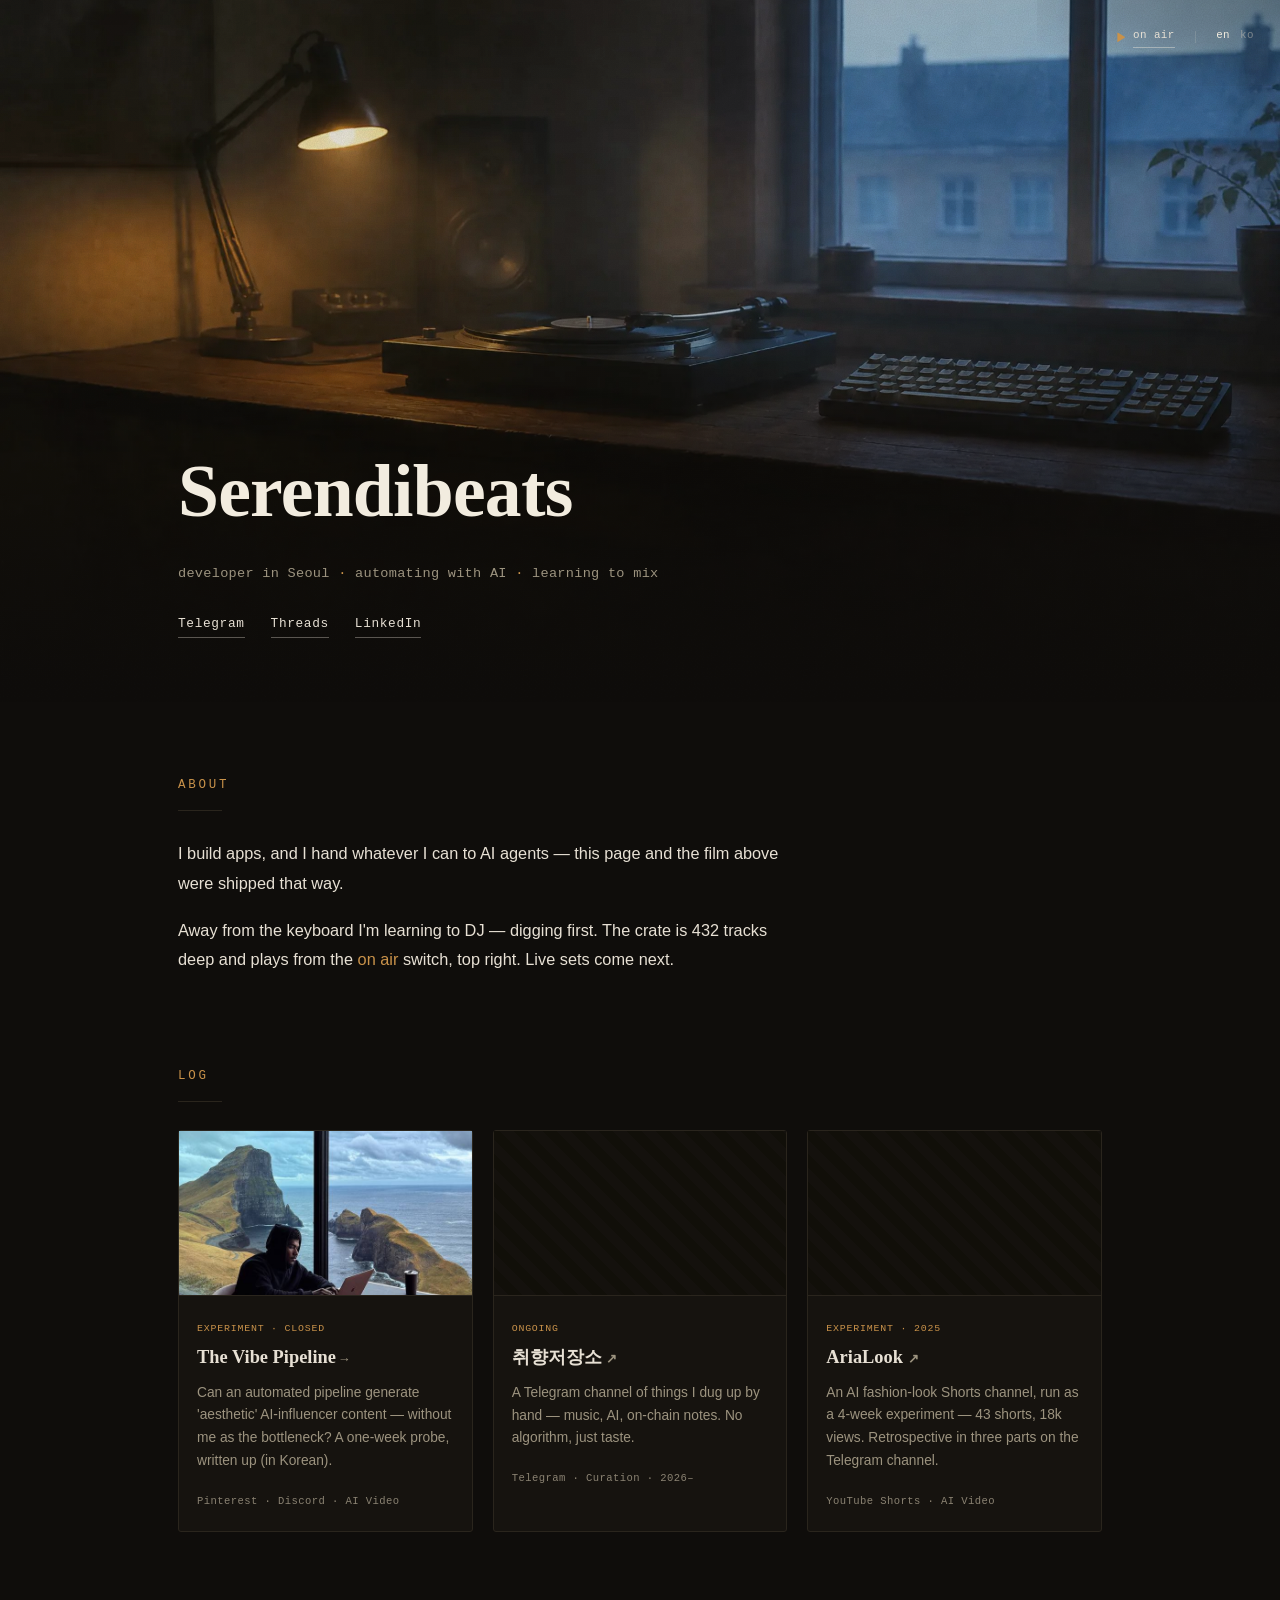
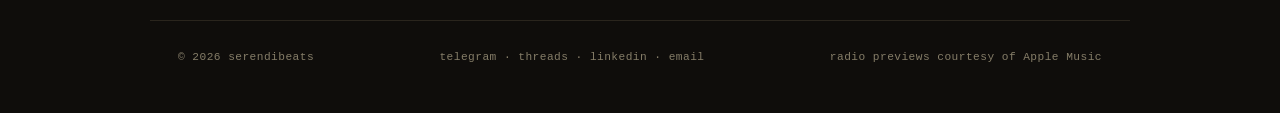
==== commit f32deca9: "Remove SceneBoard from site (project discontinued) - meta description, Code chapter, About: drop Sce" ====
--- a/index.html
+++ b/index.html
@@ -4,7 +4,7 @@
 <meta charset="utf-8">
 <meta name="viewport" content="width=device-width, initial-scale=1">
 <title>Serendibeats</title>
-<meta name="description" content="Developer in Seoul building apps and automating with AI — SceneBoard, a Telegram curation channel, AI video experiments. The crate radio is on air.">
+<meta name="description" content="Developer in Seoul building apps and automating with AI — a Telegram curation channel, AI video experiments. The crate radio is on air.">
 <link rel="canonical" href="https://serendibeats.github.io/">
 <link rel="icon" href="assets/favicon.svg" type="image/svg+xml">
 <link rel="icon" href="assets/favicon-32.png" type="image/png" sizes="32x32">
@@ -52,7 +52,7 @@
       </div>
       <div class="chapter" data-at="0.5">
         <p class="kicker">Code</p>
-        <p class="line" data-ko="AI와 함께 만듭니다 — 지금은 구조화 영상 제작 macOS 앱 <em>SceneBoard</em>.">Building with AI in the loop — right now, <em>SceneBoard</em>, structured video production for macOS.</p>
+        <p class="line" data-ko="AI와 함께 만듭니다 — 앱, 파이프라인, 그리고 <em>이 페이지</em>까지.">Building with AI in the loop — apps, pipelines, <em>this very page</em>.</p>
       </div>
       <div class="chapter" data-at="0.78">
         <p class="kicker">Say hi</p>
@@ -65,7 +65,7 @@
 
 <section class="about">
   <h2>About</h2>
-  <p data-ko="앱을 만들고, 맡길 수 있는 일은 AI 에이전트에게 맡겨봅니다 — 이 페이지와 위의 필름도 그렇게 만들었습니다. 지금은 구조화 AI 영상 제작 macOS 툴 <em>SceneBoard</em>를 만들고 있습니다.">I build apps, and I hand whatever I can to AI agents — this page and the film above were shipped that way. Right now I'm building <em>SceneBoard</em>, a macOS tool for structured AI video production.</p>
+  <p data-ko="앱을 만들고, 맡길 수 있는 일은 AI 에이전트에게 맡겨봅니다 — 이 페이지와 위의 필름도 그렇게 만들었습니다.">I build apps, and I hand whatever I can to AI agents — this page and the film above were shipped that way.</p>
   <p data-ko="키보드 밖에서는 디제잉을 배우는 중입니다 — 우선은 디깅부터. 크레이트에 432곡이 쌓였고, 우상단 <em>on air</em>를 누르면 흘러나옵니다. 라이브셋은 그다음입니다.">Away from the keyboard I'm learning to DJ — digging first. The crate is 432 tracks deep and plays from the <em>on air</em> switch, top right. Live sets come next.</p>
 </section>
 
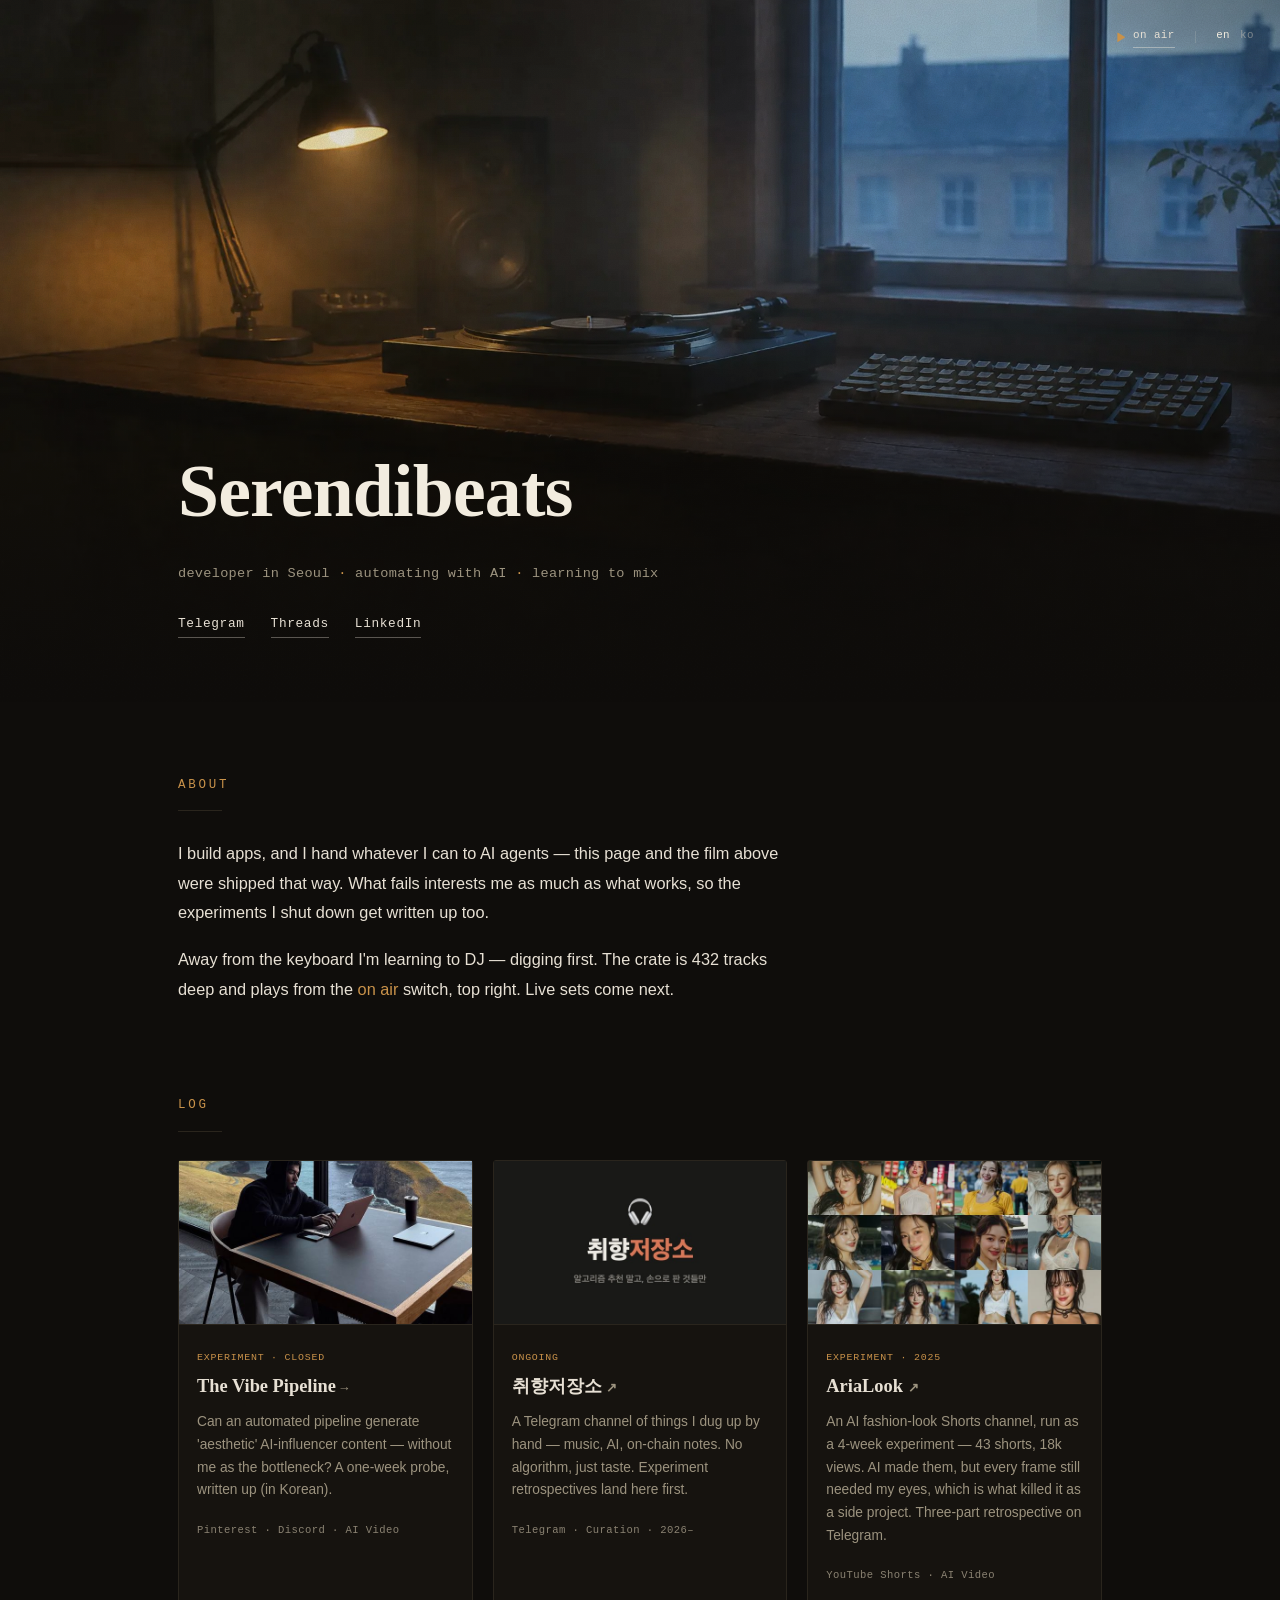
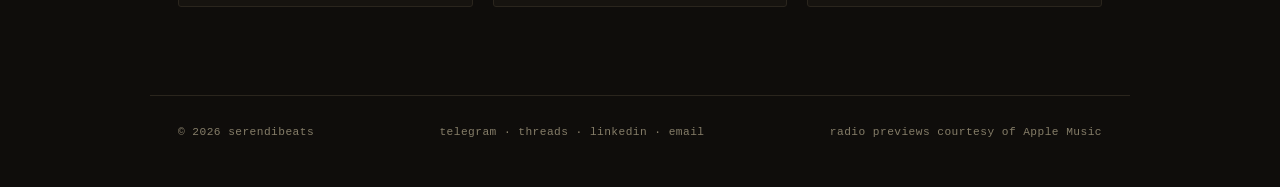
==== commit c8df2686: "Identity copy + card previews - Code chapter & About: reframe from 'building with AI' to testing wha" ====
--- a/index.html
+++ b/index.html
@@ -4,7 +4,7 @@
 <meta charset="utf-8">
 <meta name="viewport" content="width=device-width, initial-scale=1">
 <title>Serendibeats</title>
-<meta name="description" content="Developer in Seoul building apps and automating with AI — a Telegram curation channel, AI video experiments. The crate radio is on air.">
+<meta name="description" content="Developer in Seoul testing what AI can and can't do — experiments, write-ups, a Telegram curation channel. The crate radio is on air.">
 <link rel="canonical" href="https://serendibeats.github.io/">
 <link rel="icon" href="assets/favicon.svg" type="image/svg+xml">
 <link rel="icon" href="assets/favicon-32.png" type="image/png" sizes="32x32">
@@ -52,7 +52,7 @@
       </div>
       <div class="chapter" data-at="0.5">
         <p class="kicker">Code</p>
-        <p class="line" data-ko="AI와 함께 만듭니다 — 앱, 파이프라인, 그리고 <em>이 페이지</em>까지.">Building with AI in the loop — apps, pipelines, <em>this very page</em>.</p>
+        <p class="line" data-ko="AI로 뭐가 되고 뭐가 안 되는지 직접 해봅니다. 접은 실험까지 <em>Log</em>에 남깁니다.">I try what AI can and can't do. Even the dead ends go in the <em>Log</em>.</p>
       </div>
       <div class="chapter" data-at="0.78">
         <p class="kicker">Say hi</p>
@@ -65,7 +65,7 @@
 
 <section class="about">
   <h2>About</h2>
-  <p data-ko="앱을 만들고, 맡길 수 있는 일은 AI 에이전트에게 맡겨봅니다 — 이 페이지와 위의 필름도 그렇게 만들었습니다.">I build apps, and I hand whatever I can to AI agents — this page and the film above were shipped that way.</p>
+  <p data-ko="앱을 만들고, 맡길 수 있는 일은 AI 에이전트에게 맡겨봅니다 — 이 페이지와 위의 필름도 그렇게 만들었습니다. 되는 것만큼 안 되는 것도 궁금해서, 접은 실험도 기록으로 남깁니다.">I build apps, and I hand whatever I can to AI agents — this page and the film above were shipped that way. What fails interests me as much as what works, so the experiments I shut down get written up too.</p>
   <p data-ko="키보드 밖에서는 디제잉을 배우는 중입니다 — 우선은 디깅부터. 크레이트에 432곡이 쌓였고, 우상단 <em>on air</em>를 누르면 흘러나옵니다. 라이브셋은 그다음입니다.">Away from the keyboard I'm learning to DJ — digging first. The crate is 432 tracks deep and plays from the <em>on air</em> switch, top right. Live sets come next.</p>
 </section>
 
